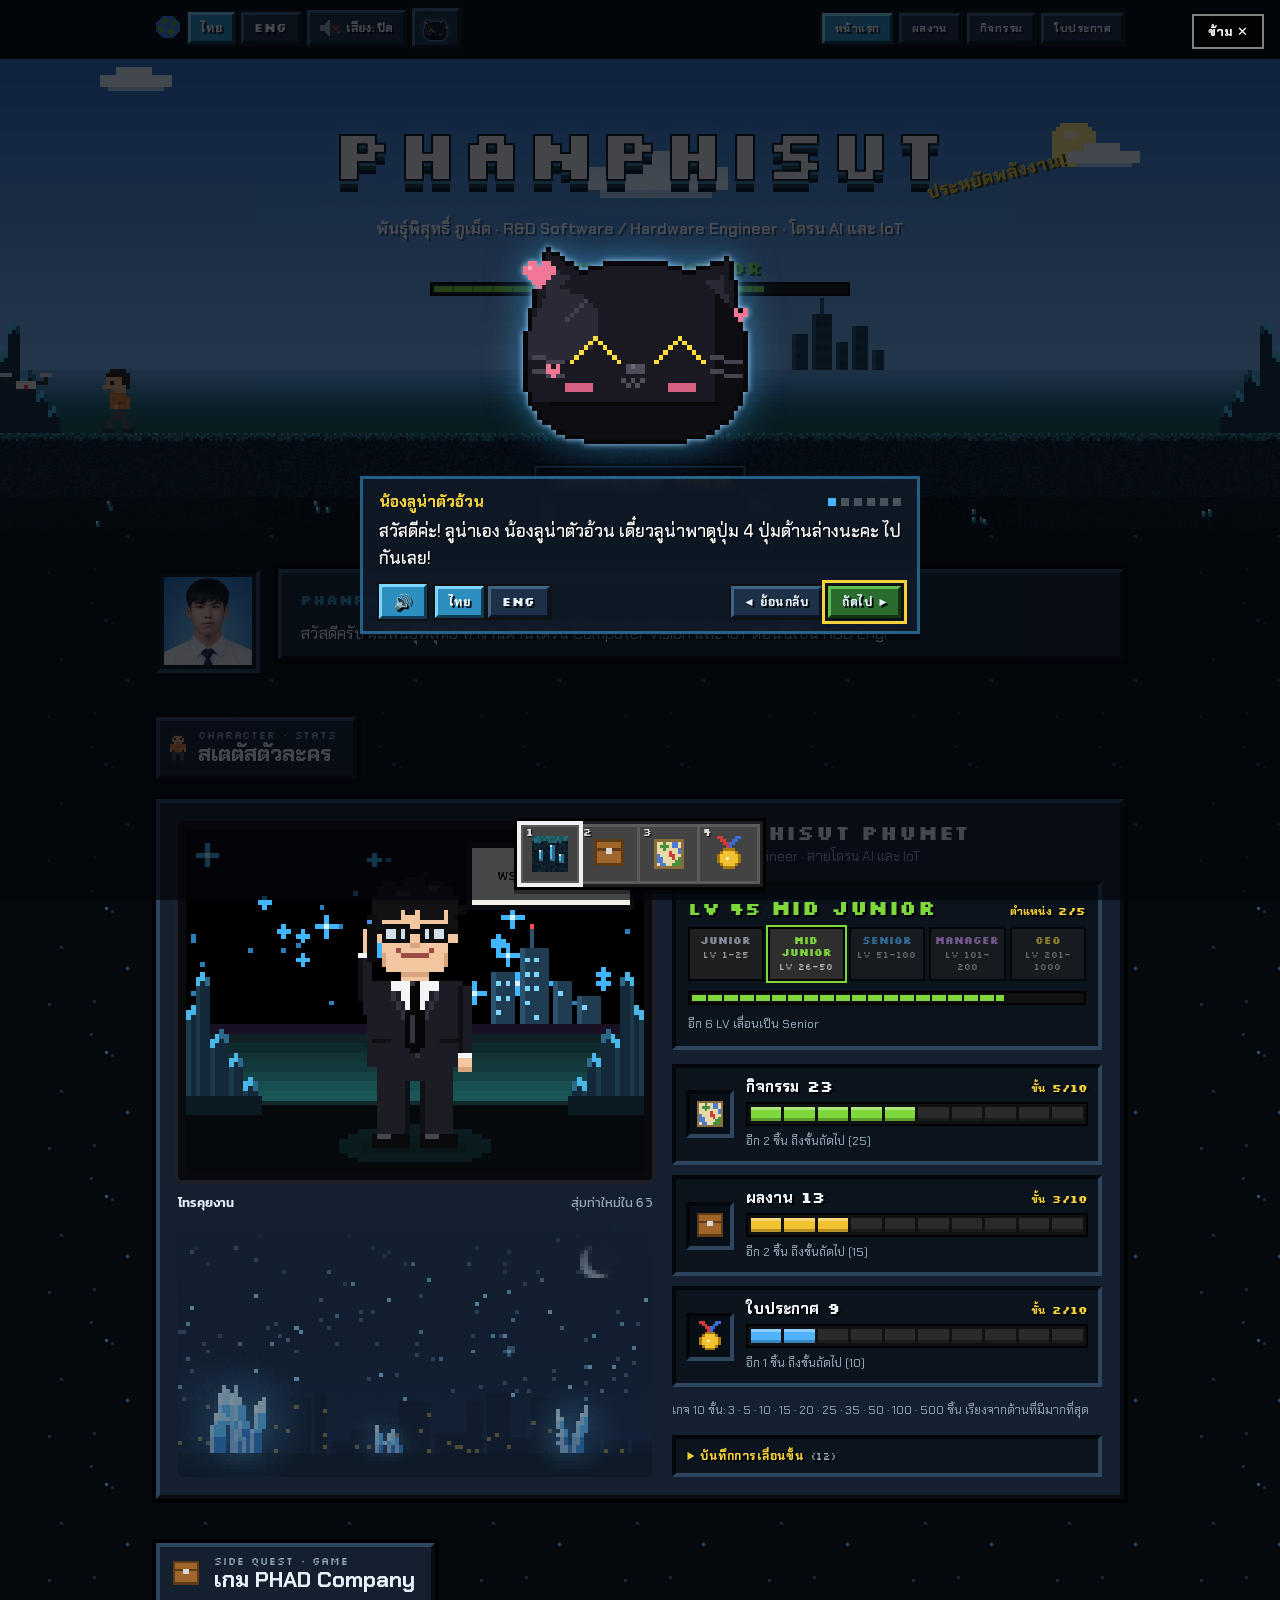
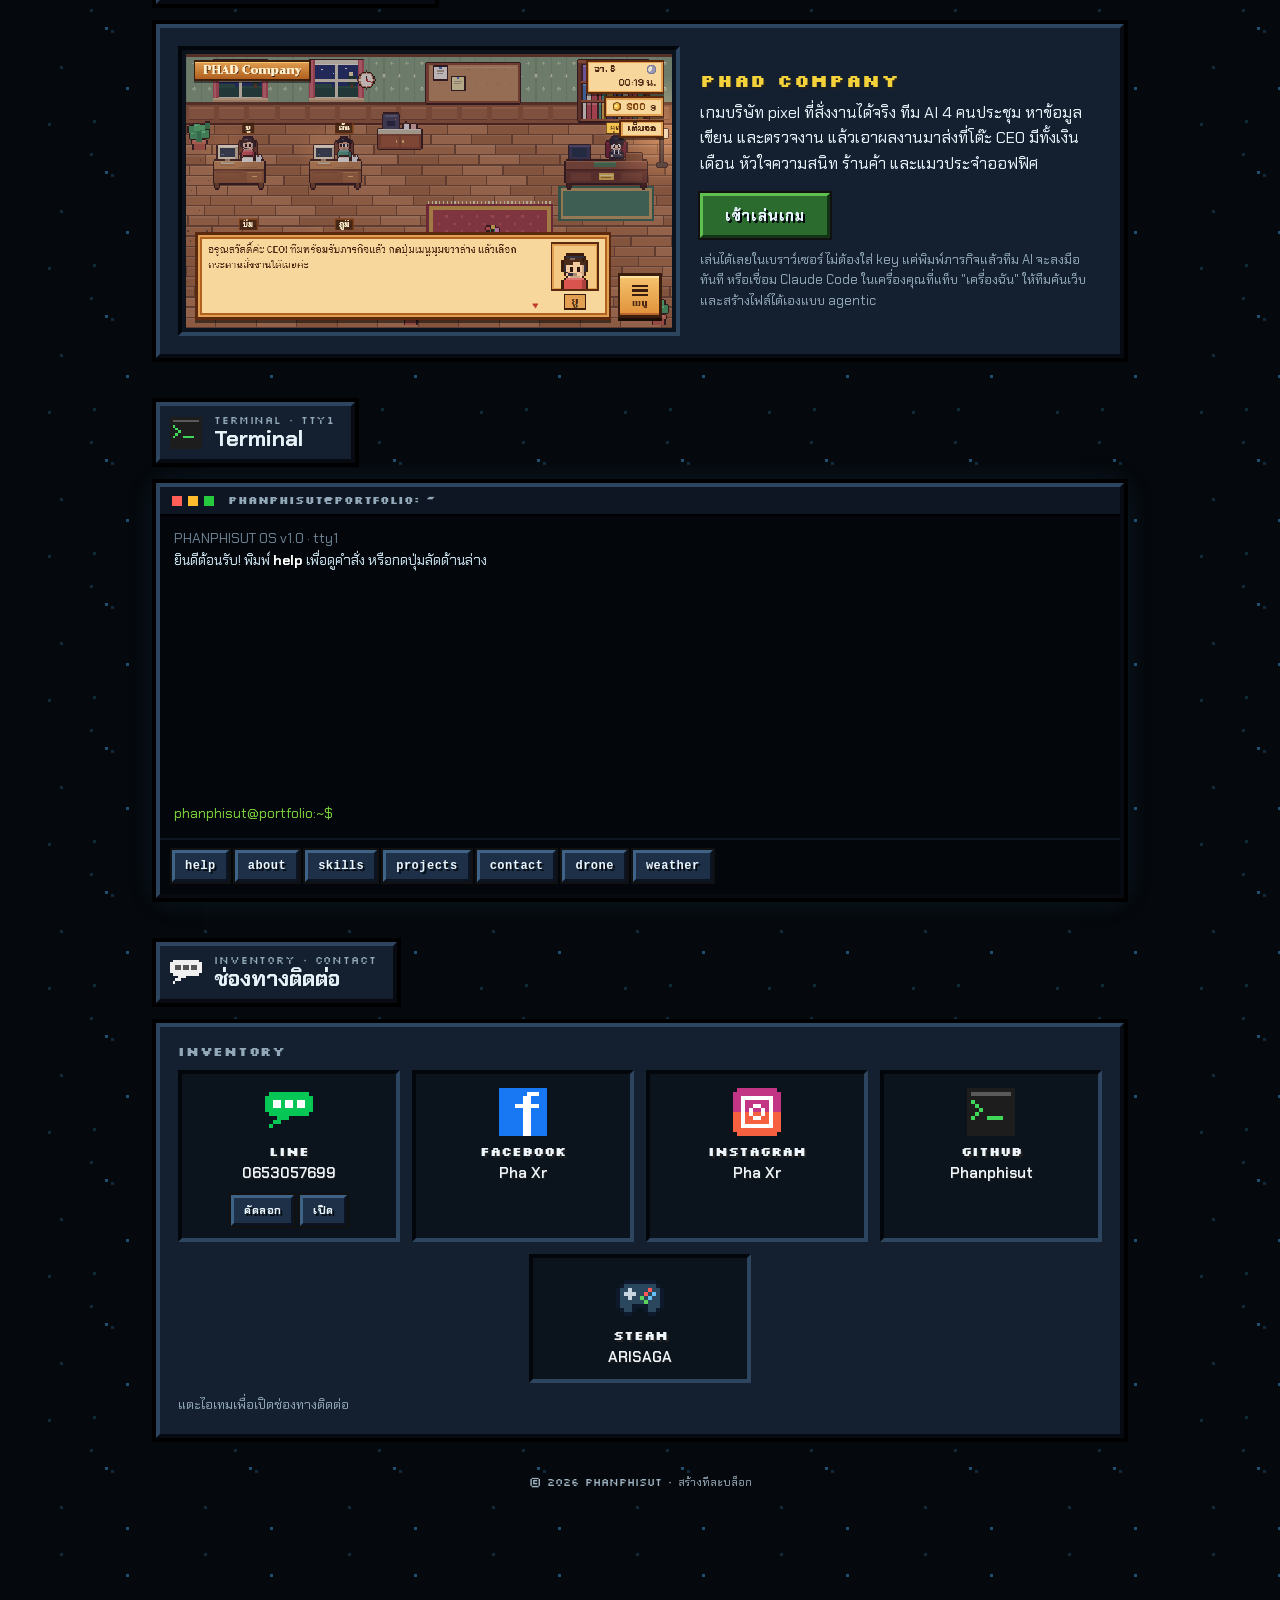
==== index.html @ af74a30a "Add cache-busting version to data.js and site.js script tags Co-Authored-By: Claude Opus 5.5 <norepl" ====
<!doctype html>
<html lang="th">
<head>
<meta charset="utf-8">
<meta name="viewport" content="width=device-width, initial-scale=1, viewport-fit=cover">
<title>Phanphisut Portfolio</title>
<meta name="description" content="Portfolio ของ พันธุ์พิสุทธิ์ ภูเม็ด (Phanphisut): ผลงานโดรน AI และ IoT กิจกรรม ใบประกาศ และช่องทางติดต่อ">
<link rel="icon" type="image/png" sizes="32x32" href="assets/favicon-32.png"><link rel="icon" type="image/png" sizes="192x192" href="assets/favicon-192.png"><link rel="apple-touch-icon" href="assets/apple-touch-icon.png"><meta name="theme-color" content="#05080c"><meta property="og:type" content="website"><meta property="og:site_name" content="Phanphisut Portfolio"><meta property="og:title" content="Phanphisut Phumet · Portfolio"><meta property="og:description" content="R&amp;D Software / Hardware Engineer · โดรน AI และ IoT · ผลงาน กิจกรรม ใบประกาศ และช่องทางติดต่อ"><meta property="og:url" content="https://phanphisut.github.io/"><meta property="og:image" content="https://phanphisut.github.io/og.png"><meta property="og:image:width" content="1200"><meta property="og:image:height" content="630"><meta name="twitter:card" content="summary_large_image"><meta name="twitter:image" content="https://phanphisut.github.io/og.png">
<link rel="preconnect" href="https://fonts.googleapis.com">
<link rel="preconnect" href="https://fonts.gstatic.com" crossorigin>
<link rel="stylesheet" href="https://fonts.googleapis.com/css2?family=Silkscreen:wght@400;700&family=Chakra+Petch:wght@400;500;600;700&family=Press+Start+2P&family=Kanit:wght@400;600&family=JetBrains+Mono:wght@400;700&display=swap">
<link rel="stylesheet" href="assets/site.css?v=202611231330">
</head>
<body data-page="home">
<header id="hero"></header>

<main id="main" tabindex="-1">
  <section aria-labelledby="npc-name">
    <div class="wrap">
      <div class="npc">
        <div class="portrait slot">
          <img id="face" src="images/profile.jpg" alt="Phanphisut Phumet" width="96" height="96">
        </div>
        <div class="dialog panel">
          <span class="name" id="npc-name">Phanphisut</span>
          <p data-i18n="bio"></p>
          <span class="more" aria-hidden="true">▼</span>
        </div>
      </div>
    </div>
  </section>

  <section id="character" aria-labelledby="stats-h">
    <div class="wrap">
      <div class="sec-label panel">
        <img class="pix" data-sprite="hero" alt="" style="width:16px;height:32px">
        <div><small>Character · Stats</small><h2 id="stats-h" data-i18n="stats.title"></h2></div>
      </div>
      <div class="charsheet panel">
        <div class="stats-col">
          <div class="char-name"><strong>PHANPHISUT PHUMET</strong><span data-i18n="stats.class"></span></div>
          <div class="rank slot" id="rank"></div>
          <div class="stats" id="stats"></div>
          <p class="stats-rule" data-i18n="stats.rule"></p>
          <details class="xp-log slot" id="xp-log" hidden>
            <summary><span data-i18n="log.title"></span> <small id="xp-log-n"></small></summary>
            <ol id="xp-log-list"></ol>
          </details>
        </div>
        <div class="char-col">
          <div class="char-screen"><canvas id="char-cv" width="768" height="576" aria-label="Pixel character"></canvas></div>
          <div class="char-row" aria-live="polite"><span id="char-now"></span><span id="char-cd"></span></div>
          <canvas class="char-deco" id="char-deco" aria-hidden="true"></canvas>
        </div>
      </div>
    </div>
  </section>

  <section id="phad" aria-labelledby="phad-h">
    <div class="wrap">
      <div class="sec-label panel">
        <img class="pix" data-sprite="chest" alt="">
        <div><small>Side quest · Game</small><h2 id="phad-h" data-i18n="phad.title"></h2></div>
      </div>
      <div class="phadcard panel">
        <a class="phad-shot slot" href="phad-company.html">
          <img src="images/phad-company.png" width="768" height="432" alt="ออฟฟิศพิกเซลในเกม PHAD Company" loading="lazy">
        </a>
        <div class="phad-info">
          <strong class="phad-name">PHAD COMPANY</strong>
          <p data-i18n="phad.desc"></p>
          <a class="btn btn-play" href="phad-company.html" data-i18n="phad.play"></a>
          <p class="phad-note" data-i18n="phad.note"></p>
        </div>
      </div>
    </div>
  </section>

  <section id="terminal" aria-labelledby="term-h">
    <div class="wrap">
      <div class="sec-label panel">
        <img class="pix" data-sprite="term" alt="">
        <div><small>Terminal · tty1</small><h2 id="term-h">Terminal</h2></div>
      </div>
      <div class="term" id="term">
        <div class="term-bar"><i></i><i></i><i></i><span>phanphisut@portfolio: ~</span></div>
        <div class="term-out" id="term-out" role="log" aria-live="polite"></div>
        <label class="term-line"><span class="pr">phanphisut@portfolio:~$</span><input id="term-in" type="text" autocomplete="off" autocapitalize="off" spellcheck="false" aria-label="Terminal command"></label>
        <div class="term-keys">
          <button class="btn" type="button" data-cmd="help">help</button>
          <button class="btn" type="button" data-cmd="about">about</button>
          <button class="btn" type="button" data-cmd="skills">skills</button>
          <button class="btn" type="button" data-cmd="projects">projects</button>
          <button class="btn" type="button" data-cmd="contact">contact</button>
          <button class="btn" type="button" data-cmd="drone">drone</button>
          <button class="btn" type="button" data-cmd="weather">weather</button>
        </div>
      </div>
    </div>
  </section>

  <section id="contact" aria-labelledby="contact-h">
    <div class="wrap">
      <div class="sec-label panel">
        <img class="pix" data-sprite="bubble" alt="">
        <div><small>Inventory · Contact</small><h2 id="contact-h" data-i18n="contact.title"></h2></div>
      </div>
      <div class="inventory panel">
        <p class="inv-title">Inventory</p>
        <ul class="inv-grid">
          <li><div class="inv slot">
            <img class="pix" data-sprite="line" alt="">
            <strong>LINE</strong><small id="line-val">0653057699</small>
            <span class="row">
              <button class="btn" type="button" id="copy-line" data-copy="0653057699" data-i18n="copy"></button>
              <a class="btn" href="https://line.me/ti/p/~0653057699" target="_blank" rel="noopener" data-i18n="open"></a>
            </span>
          </div></li>
          <li><a class="inv slot" href="https://www.facebook.com/pha.xr.2025" target="_blank" rel="noopener">
            <img class="pix" data-sprite="fb" alt=""><strong>Facebook</strong><small>Pha Xr</small>
          </a></li>
          <li><a class="inv slot" href="https://www.instagram.com/_phaxr/" target="_blank" rel="noopener">
            <img class="pix" data-sprite="ig" alt=""><strong>Instagram</strong><small>Pha Xr</small>
          </a></li>
          <li><a class="inv slot" href="https://github.com/Phanphisut?tab=repositories" target="_blank" rel="noopener">
            <img class="pix" data-sprite="term" alt=""><strong>GitHub</strong><small>Phanphisut</small>
          </a></li>
          <li><a class="inv slot" href="https://steamcommunity.com/profiles/76561199500323364/" target="_blank" rel="noopener">
            <img class="pix" data-sprite="pad" alt=""><strong>Steam</strong><small>ARISAGA</small>
          </a></li>
        </ul>
        <p class="inv-hint" data-i18n="contact.hint"></p>
      </div>
    </div>
  </section>
</main>

<script src="assets/data.js?v=202611231345"></script>
<script src="assets/site.js?v=202611231345"></script>
<script src="assets/fun.js"></script>
<script src="assets/fx.js"></script>
<script src="assets/catbot.js?v=202611081510"></script>
<script src="assets/luna-tour.js?v=202611081510"></script>
<script src="assets/term.js"></script>
<script src="assets/character.js"></script>
</body>
</html>
---- assets/site.css ----
/* Layout: a night world. Each page opens with a starry void + title + glowing horizon over a dark crystal ground, then a deep starfield layer holding beveled panels. Top bar: language switch (left) + page links (right). Fixed hotbar at the bottom switches pages. Deliberately single-theme (night). */
:root {
  --deep: #05080c;
  --panel: #142030;
  --panel-hi: #2e4560;
  --panel-lo: #070b11;
  --outline: #000000;
  --slot: #0b131d;
  --slot-lo: #03060a;
  --ink: #e6f1f8;
  --ink-soft: #93a9ba;
  --on-deep: #eef6fb;
  --on-deep-soft: #9fb3c2;
  --grass: #2d8fbf;
  --gold: #f6d23a;
  --xp: #7ed83c;
  --cyan: #3fb6ff;
  --bar: rgba(2, 5, 10, .86);
  --f-pixel: "Silkscreen", "Chakra Petch", ui-monospace, monospace;
  --f-body: "Chakra Petch", system-ui, -apple-system, "Segoe UI", sans-serif;
  --px: 4px;
  --ground: 96px;
  color-scheme: dark;
}
* { box-sizing: border-box; }
[hidden] { display: none !important; }
body {
  margin: 0;
  background: var(--deep);
  color: var(--ink);
  font: 400 16px/1.6 var(--f-body);
  padding-bottom: calc(96px + env(safe-area-inset-bottom, 0px));
}
body::before { content: ""; position: fixed; inset: 0 0 auto; height: env(safe-area-inset-top, 0px); z-index: 30; background: var(--bar); }
img, canvas { max-width: 100%; }
.pix { image-rendering: pixelated; image-rendering: crisp-edges; display: block; }
a { color: inherit; }
:focus-visible { outline: 3px solid var(--gold); outline-offset: 3px; }
.wrap {
  max-width: 1000px; margin: 0 auto;
  padding-left: max(16px, env(safe-area-inset-left, 0px));
  padding-right: max(16px, env(safe-area-inset-right, 0px));
}

/* ---------- beveled UI pieces ---------- */
.panel {
  background: var(--panel);
  border: var(--px) solid;
  border-color: var(--panel-hi) var(--panel-lo) var(--panel-lo) var(--panel-hi);
  box-shadow: 0 0 0 var(--px) var(--outline);
}
.slot {
  background: var(--slot);
  border: var(--px) solid;
  border-color: var(--slot-lo) var(--panel-hi) var(--panel-hi) var(--slot-lo);
}
.btn {
  display: inline-flex; align-items: center; justify-content: center; gap: 8px;
  font: 700 13px/1 var(--f-pixel); text-transform: uppercase; letter-spacing: .04em;
  color: #eaf6ff; text-shadow: 2px 2px 0 #050a10; text-decoration: none;
  background: #1d3047; padding: 10px 14px; cursor: pointer;
  border: 3px solid; border-color: #3f6386 #0b1420 #0b1420 #3f6386;
  box-shadow: 0 0 0 2px #111;
}
.btn:hover { background: #2a5478; color: #ffffa0; }
.btn:active { border-color: #0b1420 #3f6386 #3f6386 #0b1420; }
.btn[aria-pressed="true"], .btn[aria-current="page"] { background: var(--grass); color: #fff; border-color: #7fd6ff #0f3a55 #0f3a55 #7fd6ff; }

/* ---------- top bar ---------- */
.topbar {
  position: sticky; top: env(safe-area-inset-top, 0px); z-index: 25;
  background: var(--bar); backdrop-filter: blur(4px);
  border-bottom: 3px solid #000;
}
.topbar .wrap { display: flex; align-items: center; justify-content: space-between; gap: 12px; padding-block: 8px; }
.lang { display: flex; gap: 6px; align-items: center; }
.lang .btn { padding: 7px 10px; font-size: 12px; min-width: 44px; }
.lang-ico { width: 24px; height: 24px; margin-right: 2px; }
.pages-nav { display: flex; gap: 6px; flex-wrap: wrap; justify-content: flex-end; }
.pages-nav .btn { padding: 7px 10px; font-size: 11px; }
@media (max-width: 720px) { .pages-nav { display: none; } }

/* ---------- overworld header ---------- */
/* ---------- night header ---------- */
.overworld { position: relative; overflow: hidden; background: #000; }
.overworld canvas.sky { position: absolute; inset: 0; width: 100%; height: 100%; z-index: 0; }

.title-block { position: relative; z-index: 2; text-align: center; padding-block: 56px 12px; }
.title {
  margin: 0; font: 700 clamp(30px, 8vw, 72px)/1.05 var(--f-pixel); letter-spacing: .02em;
  color: #e8e8e8;
  text-shadow: 0 4px 0 #3a7aa6, 0 8px 0 #1d3a4a, 0 12px 0 #0a1620, 0 0 28px rgba(63,182,255,.35);
  -webkit-text-stroke: 2px #08121c;
  overflow-wrap: anywhere; text-wrap: balance;
}
.overworld.small .title-block { padding-block: 40px 4px; }
.overworld.small .title { font-size: clamp(28px, 6vw, 52px); }
.crumb { margin: 0 0 10px; font: 700 12px/1 var(--f-pixel); color: #fff; text-shadow: 2px 2px 0 rgba(0,0,0,.5); letter-spacing: .08em; text-transform: uppercase; }
.crumb a { text-decoration: none; color: var(--gold); }
.splash-wrap { position: relative; height: 0; }
.splash {
  position: absolute; right: 6%; top: -24px; white-space: nowrap;
  font: 700 clamp(13px, 2.2vw, 18px)/1 var(--f-body); color: var(--gold);
  text-shadow: 2px 2px 0 #3f3600; transform: rotate(-14deg);
  animation: pulse .5s ease-in-out infinite alternate;
}
@keyframes pulse { to { transform: rotate(-14deg) scale(1.08); } }
.subtitle { margin: 26px auto 0; max-width: 60ch; font: 600 16px/1.45 var(--f-body); color: #fff; text-shadow: 2px 2px 0 rgba(0,0,0,.45); text-wrap: balance; }
.overworld.small .subtitle { margin-top: 18px; }
.xp { max-width: 420px; margin: 18px auto 0; }
.xp-level { font: 700 18px/1 var(--f-pixel); color: var(--xp); text-shadow: 2px 2px 0 #1d3a07; margin-bottom: 6px; }
.xp-bar { height: 14px; background: #1b1b1b; border: 2px solid #000; padding: 2px; }
.xp-fill { height: 100%; width: 0; background: repeating-linear-gradient(90deg, var(--xp) 0 18px, #5fb425 18px 20px); transition: width 1.2s steps(12); }
.xp-note { margin-top: 6px; font: 400 11px/1.4 var(--f-pixel); color: #fff; text-shadow: 1px 1px 0 #000; }

.land { position: relative; z-index: 1; margin-top: 32px; height: 168px; }
.overworld.small .land { margin-top: 12px; height: 140px; }
.land canvas.terrain { position: absolute; left: 0; right: 0; bottom: 0; width: 100%; height: var(--ground); }
.hero-char { position: absolute; bottom: var(--ground); left: 8%; width: 32px; animation: walk 26s linear infinite alternate, bob .5s steps(2) infinite; }
.drone { position: absolute; bottom: calc(var(--ground) + 40px); left: 0; width: 52px; animation: fly 16s steps(64) infinite alternate; }
.overworld.small .drone { bottom: calc(var(--ground) + 16px); }
.tree { position: absolute; bottom: var(--ground); left: 10%; width: 64px; }
.tree2 { left: auto; right: 12%; width: 48px; }
@keyframes bob { 50% { translate: 0 -4px; } }
@keyframes walk { from { left: 8%; } to { left: calc(92% - 32px); } }
.hero-char.flip { transform: scaleX(-1); }
/* live Bangkok time + weather, centred in the dirt row under the grass (all pages) */
.ground-info {
  position: absolute; z-index: 2; left: 50%; bottom: calc(var(--ground) / 2); transform: translate(-50%, 50%);
  max-width: calc(100% - 32px); width: max-content; text-align: center; pointer-events: none;
  padding: 5px 12px; background: rgba(2, 8, 14, .72); border: 2px solid #2d6a8a; box-shadow: 0 0 0 2px #000;
  font: 600 13px/1.35 var(--f-body); color: #fff; letter-spacing: .02em; font-variant-numeric: tabular-nums;
  text-shadow: 1px 1px 0 #000;
}
.ground-info b { color: var(--gold); font-weight: 700; }
@media (max-width: 600px) {
  .ground-info { font-size: 14px; line-height: 1.3; padding: 4px 10px; }
  .ground-info .gi-row { display: block; white-space: nowrap; }
  .ground-info .gi-sep { display: none; }
}
@keyframes fly { from { transform: translateX(8vw); } to { transform: translateX(80vw); } }

/* ---------- underground ---------- */
main { background-color: var(--deep); background-size: 64px 64px; padding-block: 8px 24px; min-height: 50vh; }
section { padding-block: 32px 12px; scroll-margin-top: 64px; }
.sec-label { display: inline-flex; align-items: center; gap: 12px; margin: 0 0 20px; padding: 8px 16px 8px 10px; }
.sec-note { margin: -8px 0 16px; font-size: 14px; color: var(--on-deep-soft); text-shadow: 1px 1px 0 #000; }
.sec-label img { width: 32px; height: 32px; }
.sec-label h2 { margin: 0; font: 700 22px/1.1 var(--f-body); }
.sec-label small { display: block; font: 400 11px/1.2 var(--f-pixel); color: var(--ink-soft); letter-spacing: .08em; text-transform: uppercase; }
.sub-h { margin: 36px 0 14px; font: 700 13px/1 var(--f-pixel); color: var(--on-deep); text-transform: uppercase; letter-spacing: .08em; text-shadow: 2px 2px 0 #000; }

.npc { display: flex; gap: 18px; align-items: flex-start; }
.portrait { flex: none; width: 104px; height: 104px; padding: 4px; }
.portrait img { width: 100%; height: 100%; object-fit: cover; image-rendering: pixelated; }
.dialog { flex: 1; min-width: 0; padding: 14px 18px 10px; position: relative; }
.dialog .name { font: 700 14px/1 var(--f-pixel); color: var(--grass); text-transform: uppercase; letter-spacing: .06em; }
.dialog p { margin: 8px 0 0; max-width: 62ch; }
.dialog .more { position: absolute; right: 14px; bottom: 6px; font: 700 14px/1 var(--f-pixel); color: var(--ink-soft); animation: blink 1s steps(1) infinite; }
@keyframes blink { 50% { opacity: 0; } }
.signs { display: grid; grid-template-columns: repeat(auto-fit, minmax(min(100%, 260px), 1fr)); gap: 18px; }
.sign { display: flex; align-items: center; gap: 12px; padding: 12px 14px; text-decoration: none; }
.sign:hover { filter: brightness(1.08); }
.sign .slot { padding: 4px; flex: none; }
.sign .slot img { width: 40px; height: 40px; }
.sign strong { display: block; font: 700 16px/1.25 var(--f-body); }
.sign small { display: block; font-size: 13px; color: var(--ink-soft); line-height: 1.4; }
.sign .count { display: block; font: 700 11px/1.4 var(--f-pixel); color: var(--grass); margin-top: 2px; }
.sign .arrow { margin-left: auto; font: 700 14px/1 var(--f-pixel); color: var(--ink-soft); }

/* repos */
.sync { font: 400 12px/1.4 var(--f-pixel); color: var(--on-deep-soft); margin: -8px 0 16px; }
.sync i { display: inline-block; width: 8px; height: 8px; background: #777; margin-right: 6px; vertical-align: 0; }
.sync i.on { background: var(--xp); }
.repos { display: grid; grid-template-columns: repeat(auto-fill, minmax(min(100%, 290px), 1fr)); gap: 20px; }
.repo { display: grid; grid-template-columns: 56px 1fr; gap: 14px; padding: 14px; text-decoration: none; min-width: 0; transition: transform .1s steps(2); }
.repo:hover { transform: translateY(-3px); }
.repo .slot { padding: 4px; width: 56px; height: 56px; }
.repo .slot img { width: 40px; height: 40px; }
.repo-body { min-width: 0; display: flex; flex-direction: column; gap: 4px; }
.repo-name { font: 700 16px/1.3 var(--f-body); overflow-wrap: anywhere; }
.repo-desc { margin: 0; font-size: 14px; color: var(--ink-soft); }
.repo-foot { display: flex; flex-wrap: wrap; gap: 4px 12px; margin-top: 6px; font: 400 11px/1.4 var(--f-pixel); color: var(--ink-soft); font-variant-numeric: tabular-nums; }
.repo-foot .lang-name { color: var(--ink); }

/* image buttons */
.shot { display: block; padding: 0; margin: 10px 10px 0; cursor: zoom-in; position: relative; aspect-ratio: 16 / 10; max-width: 100%; overflow: hidden; }
.shot img { width: 100%; height: 100%; object-fit: cover; display: block; transition: transform .25s steps(4); }
.shot:hover img { transform: scale(1.05); }
.shot .zoom { position: absolute; right: 6px; bottom: 6px; font: 700 10px/1 var(--f-pixel); color: #fff; background: rgba(0,0,0,.65); padding: 5px 6px; }

/* featured projects */
.showcase { display: grid; grid-template-columns: repeat(auto-fill, minmax(min(100%, 300px), 1fr)); gap: 22px; }
.show { display: flex; flex-direction: column; min-width: 0; }
.show-body { padding: 12px 14px 14px; display: flex; flex-direction: column; gap: 8px; flex: 1; }
.show h3 { margin: 0; font: 700 17px/1.3 var(--f-body); }
.show p { margin: 0; font-size: 14px; color: var(--ink-soft); flex: 1; }
.chips { display: flex; flex-wrap: wrap; gap: 6px; }
.chip { font: 700 10px/1 var(--f-pixel); text-transform: uppercase; letter-spacing: .04em; padding: 5px 7px; background: var(--slot); color: var(--on-deep); border: 2px solid var(--slot-lo); }
.show .actions { display: flex; gap: 8px; flex-wrap: wrap; margin-top: 4px; }
.show .btn { font-size: 11px; padding: 8px 10px; }

/* activities timeline */
.filters { display: flex; flex-wrap: wrap; gap: 8px; margin-bottom: 22px; }
.timeline { position: relative; padding-left: 34px; }
.timeline::before {
  content: ""; position: absolute; left: 10px; top: 4px; bottom: 4px; width: 8px;
  background: repeating-linear-gradient(#8a6d3b 0 6px, #5e4a26 6px 8px);
  box-shadow: 0 0 0 2px #000;
}
.month { position: relative; margin: 26px 0 12px; font: 700 13px/1 var(--f-pixel); color: var(--gold); text-transform: uppercase; letter-spacing: .06em; text-shadow: 2px 2px 0 #000; }
.month:first-child { margin-top: 0; }
.month::before { content: ""; position: absolute; left: -30px; top: -2px; width: 16px; height: 16px; background: var(--gold); box-shadow: 0 0 0 3px #000, inset -4px -4px 0 #b8860b; }
.act { display: grid; grid-template-columns: 180px 1fr; margin-bottom: 14px; min-width: 0; }
.act .shot { margin: 8px; aspect-ratio: 4 / 3; }
.act-body { padding: 12px 14px 12px 6px; min-width: 0; display: flex; flex-direction: column; gap: 6px; }
.act-top { display: flex; flex-wrap: wrap; gap: 6px; align-items: center; }
.when { font: 700 11px/1 var(--f-pixel); color: var(--ink); background: var(--panel-hi); padding: 5px 7px; border: 2px solid var(--panel-lo); font-variant-numeric: tabular-nums; }
.type { font: 700 10px/1 var(--f-pixel); padding: 5px 7px; color: #fff; text-transform: uppercase; border: 2px solid #000; }
.type.work { background: #3b6bd3; }
.type.train { background: #3c8527; }
.type.teach { background: #c26a12; }
.type.event { background: #8e44ad; }
.act h3 { margin: 0; font: 700 16px/1.3 var(--f-body); overflow-wrap: anywhere; }
.act p { margin: 0; font-size: 14px; color: var(--ink-soft); }
.act .actions { display: flex; gap: 8px; flex-wrap: wrap; margin-top: 4px; }
.pages { display: grid; grid-template-columns: repeat(auto-fill, minmax(min(100%, 92px), 1fr)); gap: 10px; }
.pages .shot { margin: 0; aspect-ratio: 1131 / 1600; }
.pages .shot img { object-position: top; }

/* certificates */
.certs { display: grid; grid-template-columns: repeat(auto-fill, minmax(min(100%, 280px), 1fr)); gap: 22px; }
.cert { display: flex; flex-direction: column; min-width: 0; }
.cert .shot { aspect-ratio: 4 / 3; background: #fff; }
.cert .shot img { object-fit: contain; }
.cert-body { padding: 10px 14px 14px; display: flex; flex-direction: column; gap: 4px; }
.cert .kicker { font: 700 10px/1.3 var(--f-pixel); color: #b8860b; text-transform: uppercase; letter-spacing: .06em; }
.cert h3 { margin: 2px 0 0; font: 700 15px/1.35 var(--f-body); }
.cert p { margin: 0; font-size: 13px; color: var(--ink-soft); }

/* contact inventory */
.inventory { padding: 18px; }
.inv-title { margin: 0 0 12px; font: 700 13px/1 var(--f-pixel); color: var(--ink-soft); text-transform: uppercase; letter-spacing: .06em; }
.inv-grid { list-style: none; margin: 0; padding: 0; display: grid; grid-template-columns: repeat(auto-fill, minmax(min(100%, 200px), 1fr)); gap: 12px; }
@media (min-width: 900px) {
  .inv-grid { display: flex; flex-wrap: wrap; justify-content: center; }
  .inv-grid > li { flex: 0 0 calc((100% - 36px) / 4); }
}
.inv { display: flex; flex-direction: column; align-items: center; text-align: center; gap: 4px; padding: 14px 8px 12px; text-decoration: none; height: 100%; }
a.inv:hover { background: #1d3f5e; }
.inv img { width: 48px; height: 48px; margin-bottom: 4px; }
.inv strong { font: 700 13px/1.2 var(--f-pixel); text-transform: uppercase; color: var(--on-deep); text-shadow: 2px 2px 0 #222; }
.inv small { font: 600 15px/1.3 var(--f-body); color: var(--on-deep); text-shadow: 1px 1px 0 #222; user-select: all; overflow-wrap: anywhere; font-variant-numeric: tabular-nums; }
.inv .row { display: flex; gap: 6px; flex-wrap: wrap; justify-content: center; margin-top: 8px; }
.inv .btn { padding: 7px 10px; font-size: 11px; }
.inv-hint { margin: 12px 0 0; font-size: 13px; color: var(--ink-soft); }

footer { text-align: center; padding-block: 24px 16px; font: 400 11px/1.6 var(--f-pixel); color: var(--on-deep-soft); }

/* lightbox */
dialog.lb { border: 0; padding: 0; background: transparent; max-width: min(96vw, 1100px); max-height: 94vh; color: var(--ink); }
dialog.lb::backdrop { background: rgba(0,0,0,.82); }
.lb-inner { display: flex; flex-direction: column; max-height: 94vh; background: var(--panel); }
.lb-img { flex: 1; min-height: 0; display: grid; place-items: center; background: #111; padding: 6px; }
.lb-img img { max-width: 100%; max-height: calc(94vh - 120px); object-fit: contain; display: block; }
.lb-bar { display: flex; align-items: center; gap: 10px; padding: 10px 12px; flex-wrap: wrap; }
.lb-cap { flex: 1; min-width: 160px; font: 600 14px/1.4 var(--f-body); }
.lb-bar .btn { font-size: 12px; padding: 8px 10px; }

/* hotbar */
.hotbar {
  position: fixed; left: 50%; transform: translateX(-50%); z-index: 20;
  bottom: calc(10px + env(safe-area-inset-bottom, 0px));
  display: flex; padding: 3px; background: #1c1c1c; border: 3px solid #000;
  box-shadow: 0 4px 0 rgba(0,0,0,.4);
}
.hotbar a {
  width: 60px; height: 60px; display: grid; place-items: center; position: relative;
  background: rgba(140,140,140,.35); border: 3px solid #5b5b5b; text-decoration: none;
}
.hotbar a + a { border-left-width: 0; }
.hotbar a img { width: 36px; height: 36px; }
.hotbar a.sel { outline: 4px solid #f0f0f0; outline-offset: -1px; z-index: 1; }
.hotbar a .key { position: absolute; left: 3px; top: 1px; font: 700 10px/1 var(--f-pixel); color: #ddd; text-shadow: 1px 1px 0 #000; }
.hotbar-label {
  position: fixed; left: 50%; transform: translateX(-50%); z-index: 20;
  bottom: calc(84px + env(safe-area-inset-bottom, 0px));
  font: 600 14px/1 var(--f-body); color: #fff; text-shadow: 2px 2px 0 #000; white-space: nowrap; pointer-events: none;
  transition: opacity .4s;
}

@media (max-width: 600px) {
  .npc { flex-direction: column; align-items: center; }
  .dialog { width: 100%; }
  .splash { right: 2%; top: -14px; }
  .hotbar a { width: 54px; height: 54px; }
  .act { grid-template-columns: 1fr; }
  .act-body { padding: 4px 14px 14px; }
  .timeline { padding-left: 26px; }
  .timeline::before { left: 6px; width: 6px; }
  .month::before { left: -25px; width: 12px; height: 12px; }
}
@media (prefers-reduced-motion: reduce) {
  .cloud, .splash, .hero-char, .drone, .dialog .more { animation: none; }
  .hero-char { left: calc(50% - 60px); }
  .drone { transform: translateX(60vw); }
}

/* ---------- character stats sheet ---------- */
.charsheet { display: grid; grid-template-columns: minmax(0, 1.1fr) minmax(0, 1fr); gap: 20px; padding: 18px; align-items: start; }
.stats-col { display: flex; flex-direction: column; gap: 14px; min-width: 0; }
.char-name { display: flex; flex-direction: column; gap: 2px; }
.char-name strong { font: 700 20px/1.1 var(--f-pixel); letter-spacing: .04em; }
.char-name span { font-size: 14px; color: var(--ink-soft); }
.stats { display: flex; flex-direction: column; gap: 10px; }
.stat-row { display: grid; grid-template-columns: 48px 1fr; gap: 12px; align-items: center; padding: 10px; text-decoration: none; background: var(--slot); border: var(--px) solid; border-color: var(--slot-lo) var(--panel-hi) var(--panel-hi) var(--slot-lo); }
.stat-row:hover { filter: brightness(1.1); }
.stat-row .slot { width: 48px; height: 48px; padding: 4px; display: grid; place-items: center; background: rgba(0,0,0,.25); }
.stat-row .slot img { width: 32px; height: 32px; }
.stat-main { min-width: 0; display: flex; flex-direction: column; gap: 6px; }
.stat-top { display: flex; align-items: baseline; gap: 8px; flex-wrap: wrap; color: var(--on-deep); text-shadow: 2px 2px 0 #000; }
.stat-top strong { font: 700 15px/1.2 var(--f-body); }
.stat-n { font: 700 15px/1 var(--f-pixel); font-variant-numeric: tabular-nums; }
.stat-lv { margin-left: auto; font: 700 11px/1 var(--f-pixel); color: var(--gold); }
.gauge { display: grid; grid-template-columns: repeat(10, 1fr); gap: 3px; padding: 3px; background: #111; border: 2px solid #000; }
.gauge i { height: 14px; background: #2a2a2a; box-shadow: inset 0 -3px 0 rgba(0,0,0,.35); }
.stat-row.projects .gauge i.on { background: #f2c230; }
.stat-row.activities .gauge i.on { background: #7ed83c; }
.stat-row.certificates .gauge i.on { background: #4fb3ff; }
.gauge i.on { box-shadow: inset 0 3px 0 rgba(255,255,255,.35), inset 0 -3px 0 rgba(0,0,0,.25); }
.stat-hint { font-size: 12px; color: var(--on-deep-soft); }
.stats-rule { margin: 0; font-size: 12px; color: var(--ink-soft); }
.char-col { display: flex; flex-direction: column; gap: 10px; min-width: 0; order: -1; }
.char-screen { background: #0a0b0f; padding: 8px; border-radius: 4px; box-shadow: 0 0 0 4px #1d2029; }
.char-row { display: flex; flex-wrap: wrap; gap: 12px; align-items: center; justify-content: space-between; margin-top: 4px; font: 400 13px/1.4 "Kanit", var(--f-body); color: var(--ink-soft); }
.char-row #char-now { color: var(--ink); font-weight: 600; }
.char-screen canvas { display: block; width: 100%; aspect-ratio: 4 / 3; image-rendering: pixelated; background: #000; }
@media (max-width: 760px) { .charsheet { grid-template-columns: 1fr; } .char-col { order: -1; } }

/* level-up log */
.xp-log { padding: 0; color: var(--on-deep); }
.xp-log summary { cursor: pointer; padding: 10px 12px; font: 700 12px/1.2 var(--f-pixel); text-transform: uppercase; letter-spacing: .04em; color: var(--gold); text-shadow: 2px 2px 0 #000; }
.xp-log summary small { color: var(--on-deep-soft); font-weight: 400; }
.xp-log ol { list-style: none; margin: 0; padding: 0 12px 12px; display: flex; flex-direction: column; gap: 6px; max-height: 320px; overflow-y: auto; }
.xp-log li { --c: #9fb3c2; display: grid; grid-template-columns: 96px minmax(0, 1fr); gap: 10px; align-items: center; padding: 8px 10px; background: rgba(0,0,0,.28); border-left: 4px solid var(--c); }
.xp-log li.projects { --c: #f2c230; } .xp-log li.activities { --c: #7ed83c; } .xp-log li.certificates { --c: #4fb3ff; }
.xp-log time { display: flex; flex-direction: column; gap: 2px; font: 400 11px/1.2 var(--f-pixel); color: var(--on-deep-soft); font-variant-numeric: tabular-nums; }
.xp-log time b { color: var(--on-deep); font-weight: 700; }
.xp-log .xl-body { display: flex; flex-direction: column; gap: 2px; min-width: 0; }
.xp-log .xl-body strong { font: 700 14px/1.3 var(--f-body); color: var(--c); text-shadow: 1px 1px 0 #000; }
.xp-log li.rank .xl-body strong::before { content: "▲ "; }
.xp-log .xl-body small { font-size: 12px; color: var(--on-deep-soft); }
@media (max-width: 420px) { .xp-log li { grid-template-columns: 1fr; gap: 4px; } .xp-log time { flex-direction: row; gap: 8px; } }

/* career rank */
.rank { --rank: #7ed83c; padding: 12px; display: flex; flex-direction: column; gap: 10px; color: var(--on-deep); }
.rank-top { display: flex; align-items: baseline; gap: 10px; flex-wrap: wrap; text-shadow: 2px 2px 0 #000; }
.rank-lv { font: 700 18px/1 var(--f-pixel); color: var(--xp); }
.rank-name { font: 700 20px/1 var(--f-pixel); color: var(--rank); letter-spacing: .03em; }
.rank-step { margin-left: auto; font: 700 11px/1 var(--f-pixel); color: var(--gold); }
.rank-ladder { list-style: none; margin: 0; padding: 0; display: grid; grid-template-columns: repeat(5, minmax(0, 1fr)); gap: 4px; }
.rank-ladder li { padding: 6px 4px; text-align: center; background: #222; border: 2px solid #000; opacity: .55; min-width: 0; }
.rank-ladder li b { display: block; font: 700 10px/1.2 var(--f-pixel); color: var(--c); overflow-wrap: anywhere; }
.rank-ladder li small { display: block; font: 400 9px/1.3 var(--f-pixel); color: #bbb; margin-top: 2px; font-variant-numeric: tabular-nums; }
.rank-ladder li.done { opacity: .85; }
.rank-ladder li.cur { opacity: 1; background: #2e2e2e; box-shadow: 0 0 0 2px var(--c); animation: rank-blink 1s steps(1) infinite; }
/* current rank frame blinks: bright frame + glow, then dim, like a game selection cursor */
@keyframes rank-blink {
  0%   { box-shadow: 0 0 0 2px var(--c), 0 0 10px 2px var(--c); }
  50%  { box-shadow: 0 0 0 2px #000; }
}
@media (prefers-reduced-motion: reduce) { .rank-ladder li.cur { animation: none; } }
.rank-bar { height: 14px; background: #111; border: 2px solid #000; padding: 2px; }
.rank-bar i { display: block; height: 100%; background: repeating-linear-gradient(90deg, var(--rank) 0 14px, rgba(0,0,0,.25) 14px 16px); }
.rank-hint { font-size: 12px; color: var(--on-deep-soft); }
.cert .cert-note { font: 700 13px/1.4 var(--f-body); color: var(--cyan); }

/* sound toggle */
.lang .snd { gap: 6px; padding: 5px 10px; font-family: var(--f-body); text-transform: none; letter-spacing: 0; }
.lang .snd img { width: 20px; height: 20px; }
.lang .snd[aria-pressed="true"] { background: #1d3047; border-color: #3f6386 #0b1420 #0b1420 #3f6386; color: var(--cyan); }
@media (max-width: 420px) { .lang .snd span { display: none; } .lang-ico { display: none; } }

/* shooting stars */
.meteor {
  position: absolute; z-index: 1; width: 96px; height: 4px; pointer-events: none;
  background: linear-gradient(90deg, #e6f8ff, #3fb6ff 30%, rgba(63,182,255,0));
  transform-origin: left center; transform: rotate(-28deg);
  animation: meteor 1s linear forwards;
}
@keyframes meteor {
  0% { opacity: 0; translate: 0 0; }
  10% { opacity: 1; }
  100% { opacity: 0; translate: -320px 170px; }
}

/* ---------- playful extras ---------- */
.hero-char, .drone { z-index: 3; }
.quip {
  position: absolute; z-index: 4; bottom: calc(var(--ground) + 76px); max-width: 240px; padding: 8px 12px;
  font: 600 14px/1.35 var(--f-body); color: #fff; background: #000; border: 3px solid #fff;
  box-shadow: 0 0 0 3px #000; white-space: normal; pointer-events: none;
}
.overworld.small .quip { bottom: calc(var(--ground) + 72px); }
.quip::after { content: ""; position: absolute; left: calc(50% - 6px); bottom: -12px; border: 6px solid transparent; border-top-color: #fff; }
.gift { position: absolute; z-index: 3; width: 40px; height: 36px; }
.gift-pop {
  position: absolute; z-index: 5; bottom: calc(var(--ground) + 52px); display: flex; flex-direction: column; gap: 6px;
  padding: 10px 12px; text-decoration: none; max-width: 280px; animation: pop .25s steps(3);
}
.gift-pop .gp-kick { font: 700 10px/1.2 var(--f-pixel); color: var(--gold); text-transform: uppercase; letter-spacing: .06em; }
.gift-pop .gp-row { display: flex; gap: 10px; align-items: center; }
.gift-pop img { width: 32px; height: 32px; flex: none; }
.gift-pop strong { display: block; font: 700 14px/1.25 var(--f-body); }
.gift-pop small { display: block; font-size: 12px; color: var(--ink-soft); line-height: 1.35; }
@keyframes pop { from { transform: scale(.4); opacity: 0; } to { transform: scale(1); opacity: 1; } }

.party { position: fixed; inset: 0; z-index: 60; pointer-events: none; overflow: hidden; }
.party .rain { position: absolute; top: 0; width: 8px; height: 12px; background: #49b7e8; box-shadow: inset 2px 2px 0 #d8f3ff, inset -2px -2px 0 #2d6a8a; }
.toast {
  position: fixed; z-index: 61; left: 50%; top: calc(70px + env(safe-area-inset-top, 0px)); transform: translateX(-50%);
  padding: 12px 18px; display: flex; flex-direction: column; gap: 4px; text-align: center; animation: pop .3s steps(3);
  transition: opacity .6s;
}
.toast strong { font: 700 16px/1.2 var(--f-pixel); color: var(--gold); }
.toast small { font-size: 13px; color: var(--ink-soft); }
.toast.out { opacity: 0; }

/* item-info window */
dialog.item { padding: 0; border: 0; width: min(94vw, 640px); max-height: 90vh; color: var(--ink); background: var(--panel); }
dialog.item::backdrop { background: rgba(0, 0, 0, .75); }
.item-inner { display: flex; flex-direction: column; max-height: calc(90vh - 8px); }
.item-head { display: flex; align-items: center; gap: 12px; padding: 14px 16px; border-bottom: 3px solid var(--panel-lo); }
.item-ico { width: 52px; height: 52px; padding: 4px; display: grid; place-items: center; flex: none; }
.item-ico img { width: 36px; height: 36px; }
.item-head small { display: block; font: 700 10px/1.3 var(--f-pixel); color: var(--gold); text-transform: uppercase; letter-spacing: .06em; }
.item-head h2 { margin: 2px 0 0; font: 700 20px/1.25 var(--f-body); }
.item-x { margin-left: auto; padding: 8px 11px; }
.item-body { padding: 14px 16px 18px; overflow-y: auto; display: flex; flex-direction: column; gap: 10px; }
.item-body h3 { margin: 6px 0 0; font: 700 11px/1 var(--f-pixel); color: var(--ink-soft); text-transform: uppercase; letter-spacing: .08em; }
.item-desc { margin: 0; font-size: 15px; }
.item-desc.muted { color: var(--ink-soft); font-size: 14px; }
.item-imgs { display: grid; grid-template-columns: repeat(auto-fill, minmax(min(100%, 180px), 1fr)); gap: 10px; }
.item-imgs .shot { margin: 0; aspect-ratio: 4 / 3; }
.item-actions { display: flex; gap: 8px; }
.sk-links { display: flex; flex-wrap: wrap; gap: 8px; }
.sk-link { font-family: var(--f-body); text-transform: none; letter-spacing: 0; font-size: 13px; padding: 7px 10px; }
.stars { color: var(--gold); letter-spacing: 1px; font-size: 13px; }
.stars i { font-style: normal; color: #2a3a4a; }
.sk-projects { display: grid; grid-template-columns: repeat(auto-fill, minmax(min(100%, 160px), 1fr)); gap: 10px; }
.sk-proj { display: flex; flex-direction: column; gap: 6px; padding: 6px; cursor: pointer; color: var(--on-deep); text-align: left; font: 600 13px/1.3 var(--f-body); }
.sk-proj img { width: 100%; aspect-ratio: 16 / 10; object-fit: cover; display: block; }
.sk-proj:hover { filter: brightness(1.15); }

/* skill inventory */
.skills { display: grid; grid-template-columns: repeat(auto-fill, minmax(min(100%, 138px), 1fr)); gap: 10px; padding: 14px; }
.skill { display: flex; flex-direction: column; align-items: center; gap: 6px; padding: 12px 6px 10px; cursor: pointer; color: var(--on-deep); text-align: center; font: inherit; }
.skill:hover, .skill:focus-visible { background: #1d3f5e; }
.sk-ico { position: relative; display: block; }
.sk-ico img { width: 100%; height: 100%; display: block; }
.sk-ico b { position: absolute; inset: 0; display: grid; place-items: center; font: 700 11px/1 var(--f-pixel); color: #fff; text-shadow: 1px 1px 0 #000, -1px -1px 0 #000, 1px -1px 0 #000, -1px 1px 0 #000; }
.sk-name { font: 700 13px/1.25 var(--f-body); }
.skills-hint { margin: 0 14px 14px; font-size: 13px; color: var(--ink-soft); }
.dialog .more[hidden] { display: none; }

/* weather + festival effects layer */
.overworld canvas.fx { position: absolute; inset: 0; width: 100%; height: 100%; z-index: 1; pointer-events: none; }
.fest-badge {
  position: absolute; z-index: 3; left: max(12px, env(safe-area-inset-left, 0px)); top: 12px;
  padding: 6px 10px; font: 700 13px/1.2 var(--f-body); color: #fff; background: rgba(0,0,0,.55); border: 2px solid var(--gold);
}

/* page-change pixel wipe */
.wipe { position: fixed; inset: 0; width: 100vw; height: 100vh; z-index: 100; image-rendering: pixelated; pointer-events: none; }

/* terminal */
.term { background: #03060a; border: 4px solid; border-color: #2e4560 #070b11 #070b11 #2e4560; box-shadow: 0 0 0 4px #000, 0 0 30px rgba(63,182,255,.12); font: 400 14px/1.55 ui-monospace, "Cascadia Mono", Consolas, "Chakra Petch", monospace; color: #cfe8f5; }
.term-bar { display: flex; align-items: center; gap: 6px; padding: 8px 12px; background: #0d1622; border-bottom: 2px solid #000; font: 700 11px/1 var(--f-pixel); color: var(--ink-soft); }
.term-bar i { width: 10px; height: 10px; background: #ff5f56; display: inline-block; }
.term-bar i:nth-child(2) { background: #ffbd2e; } .term-bar i:nth-child(3) { background: #27c93f; }
.term-bar span { margin-left: 8px; }
.term-out { height: 280px; overflow-y: auto; padding: 12px 14px 4px; white-space: pre-wrap; overflow-wrap: anywhere; }
.term .tl { min-height: 1.55em; }
.term .tl b { color: #ffffff; font-weight: 700; }
.term .tl a { color: var(--cyan); }
.term .dim { color: #6f8798; }
.term .tg { color: #7ed83c; }
.term .ok { color: #7fe0ff; }
.term .err { color: #ff7a7a; }
.term .pre { white-space: pre; }
.term .pr { color: #7ed83c; margin-right: 8px; white-space: nowrap; }
.term-line { display: flex; align-items: center; padding: 6px 14px 12px; cursor: text; }
.term-line input { flex: 1; min-width: 0; background: transparent; border: 0; outline: 0; color: #fff; font: inherit; caret-color: #7ed83c; }
.term-keys { display: flex; flex-wrap: wrap; gap: 6px; padding: 10px 12px 12px; border-top: 2px solid #0d1622; }
.term-keys .btn { font: 700 12px/1 ui-monospace, Consolas, monospace; text-transform: none; padding: 7px 10px; }

/* ---------- phone tweaks (desktop untouched) ---------- */
@media (max-width: 600px) {
  /* shorter sky header: ground strip drops from 3 block rows to 2 */
  :root { --ground: 64px; }
  .title-block { padding-block: 18px 0; }
  .overworld.small .title-block { padding-block: 16px 0; }
  .subtitle { margin-top: 12px; font-size: 14px; }
  .overworld.small .subtitle { margin-top: 10px; }
  .xp { margin-top: 8px; }
  .xp-note { display: none; }
  .land { margin-top: 0; height: 178px; z-index: 3; }   /* room for the speech bubble below the LV bar */
  .overworld.small .land { margin-top: 0; height: 182px; }
  .quip, .overworld.small .quip { bottom: calc(var(--ground) + 70px); max-width: 220px; font-size: 13px; }
  .fest-badge { top: 6px; font-size: 11px; padding: 4px 8px; }

  /* terminal looks the same as on desktop (Windows renders Cascadia Mono); phones get the close match JetBrains Mono */
  .term, .term-keys .btn { font-family: "Cascadia Mono", "JetBrains Mono", Consolas, monospace; }
  .term-line input { font-size: 16px; }  /* stops iOS from zooming the page when the input is tapped */

  /* rank ladder labels fit without breaking words */
  .rank-ladder li { padding: 6px 2px; }
  .rank-ladder li b { font-size: 8px; overflow-wrap: normal; word-break: keep-all; }
  .rank-ladder li small { font-size: 8px; }
}
#face { image-rendering: auto; }

/* ---------- PHAD Company game card (home, after Character stats) ---------- */
.phadcard { display: grid; grid-template-columns: minmax(0, 1.25fr) minmax(0, 1fr); gap: 20px; padding: 18px; align-items: center; }
.phad-shot { display: block; padding: 4px; }
.phad-shot img { display: block; width: 100%; height: auto; image-rendering: pixelated; image-rendering: crisp-edges; }
.phad-shot:hover img { filter: brightness(1.08); }
.phad-name { display: block; font: 700 18px/1.2 var(--f-pixel); color: var(--gold); text-shadow: 2px 2px 0 #222; letter-spacing: .04em; }
.phad-info p { margin: 8px 0 16px; }
.phad-info .phad-note { margin: 12px 0 0; font-size: 13px; color: var(--ink-soft); }
@media (max-width: 760px) { .phadcard { grid-template-columns: minmax(0, 1fr); } }

/* ---------- Play button (PHAD Company project) ---------- */
.btn-play { font-size: 15px; padding: 12px 22px; background: #2b6b2e; border-color: #5fbf4f #123414 #123414 #5fbf4f; }
.btn-play:hover { background: #3a8a3c; }
.btn-play:active { border-color: #123414 #5fbf4f #5fbf4f #123414; }
.btn-dl { background: #1f5f8a; border-color: #7fd6ff #0f3a55 #0f3a55 #7fd6ff; color: #fff; }
.btn-dl:hover { background: #2a7fb8; color: #ffffa0; }

/* ฉากกลางคืนจางๆ ใต้หน้าจอตัวละคร เติมช่องว่างของคอลัมน์ซ้าย (เฉพาะจอคอม) วาดโดย assets/character.js */
.charsheet { align-items: stretch; }
.stats-col { align-self: start; }
.char-col { align-self: stretch; }
.char-deco { flex: 1 1 0; min-height: 0; width: 100%; display: block; image-rendering: pixelated; opacity: .5; border-radius: 4px; pointer-events: none;
  -webkit-mask-image: linear-gradient(to bottom, transparent 0, #000 28%); mask-image: linear-gradient(to bottom, transparent 0, #000 28%); }
/* ซ่อนบนโทรศัพท์ทุกแนว (จอแคบ หรือจอสัมผัสที่ไม่มีเมาส์ เช่นตะแคงโทรศัพท์แนวนอน) */
@media (max-width: 760px), (hover: none) and (pointer: coarse) { .char-deco { display: none; } }

/* ---------- น้องลูน่าตัวอ้วน (Luna The Fatcat): แชตบอตแมวดำ (assets/catbot.js) ---------- */
.lang .catbot-btn { padding: 2px 6px; min-width: 0; }
.catbot-btn img { width: 30px; height: 30px; image-rendering: pixelated; display: block; filter: drop-shadow(0 0 1px #9fd3ff) drop-shadow(0 0 3px rgba(63,182,255,.45)); }
.catbot-btn[aria-expanded="true"] { background: #1d3047; border-color: #3f6386 #0b1420 #0b1420 #3f6386; }
.catbot-btn.cb-pop { animation: cbPop .55s ease-out; }
@keyframes cbPop { 0% { transform: scale(1.5); } 60% { transform: scale(.9); } 100% { transform: none; } }
@keyframes cbIn { from { transform: translateY(30px); opacity: 0; } }
.catbot { position: fixed; z-index: 32; right: 16px; top: 64px; width: min(360px, calc(100vw - 32px)); max-height: min(560px, calc(100dvh - 90px));
  display: flex; flex-direction: column; padding: 0; animation: cbIn .25s ease-out; }
.cb-head { display: flex; align-items: center; gap: 10px; padding: 10px 10px 10px 12px; border-bottom: 3px solid var(--panel-lo); }
.cb-face { width: 40px; height: 40px; image-rendering: pixelated; flex: 0 0 40px; filter: drop-shadow(0 0 1px #9fd3ff); }
.cb-who { display: grid; min-width: 0; flex: 1; }
.cb-who b { font: 700 14px/1.3 var(--f-body); color: var(--gold); }
.cb-who small { font-size: 12px; color: var(--ink-soft); }
.cb-x { padding: 4px 9px; min-width: 0; font-size: 13px; }
.cb-voice { font-size: 15px; line-height: 1; padding: 4px 7px; }
.cb-log { flex: 1 1 auto; min-height: 120px; overflow-y: auto; padding: 12px; display: flex; flex-direction: column; gap: 8px; overscroll-behavior: contain; }
.cb-msg { margin: 0; max-width: 88%; padding: 8px 11px; font-size: 14px; line-height: 1.5; overflow-wrap: anywhere; border: 2px solid var(--panel-lo); }
.cb-msg.bot { align-self: flex-start; background: var(--slot); color: var(--ink); }
.cb-msg.me { align-self: flex-end; background: #1d3f5c; color: var(--on-deep); }
.cb-msg a { color: var(--cyan); font-weight: 700; }
.cb-typing { display: flex; gap: 5px; padding: 12px 14px; }
.cb-typing i { width: 6px; height: 6px; background: var(--ink-soft); animation: cbDot 1s steps(2) infinite; }
.cb-typing i:nth-child(2) { animation-delay: .2s; } .cb-typing i:nth-child(3) { animation-delay: .4s; }
@keyframes cbDot { 50% { transform: translateY(-4px); background: var(--cyan); } }
.cb-chips { display: flex; flex-wrap: wrap; gap: 6px; padding: 0 12px 10px; }
.cb-chip { font: 600 12px/1.3 var(--f-body); text-transform: none; letter-spacing: 0; padding: 5px 9px; min-width: 0; }
.cb-form { display: flex; gap: 6px; padding: 10px 12px 12px; border-top: 3px solid var(--panel-lo); }
.cb-form input { flex: 1; min-width: 0; font: 500 14px/1.4 var(--f-body); color: var(--ink); background: var(--slot); border: 2px solid var(--panel-hi); padding: 8px 10px; }
.cb-form input:focus { outline: 2px solid var(--cyan); outline-offset: 1px; }
.cb-form .btn { min-width: 0; padding: 8px 12px; }
@media (max-width: 560px) {
  .catbot { right: 12px; width: calc(100vw - 24px); }
  /* มือถือ: ปุ่มแมวสูงเท่าปุ่มเสียง (36px) */
  .lang .catbot-btn { padding: 2px 8px; }
  .catbot-btn img { width: 26px; height: 26px; }
}
@media (prefers-reduced-motion: reduce) { .catbot, .catbot-btn.cb-pop, .cb-typing i { animation: none; } }

/* ---------- น้องลูน่าแนะนำปุ่ม hotbar ตอนเข้าเว็บ (assets/luna-tour.js) ---------- */
.lt { position: fixed; inset: 0; z-index: 60; display: grid; place-items: center; padding: 16px 16px calc(110px + env(safe-area-inset-bottom, 0px));
  background: rgba(3, 6, 12, .72); opacity: 0; transition: opacity .3s; }
.lt.lt-in { opacity: 1; }
.lt.lt-out { opacity: 0; transition: opacity .5s .3s; pointer-events: none; }
.lt-stage { display: flex; flex-direction: column; align-items: center; gap: 4px; width: min(560px, 100%); }
.lt-cat { width: min(300px, 62vw, 38dvh); height: auto; aspect-ratio: 1; image-rendering: pixelated;
  filter: drop-shadow(0 0 3px #9fd3ff) drop-shadow(0 0 18px rgba(63,182,255,.5)); animation: ltFloat 2.4s ease-in-out infinite; }
@keyframes ltFloat { 50% { transform: translateY(-8px); } }
.lt-box { width: 100%; padding: 14px 16px 12px; background: rgba(20, 32, 48, .68); border: 3px solid rgba(63, 182, 255, .45);
  box-shadow: 0 6px 0 rgba(0,0,0,.4); -webkit-backdrop-filter: blur(6px); backdrop-filter: blur(6px); }
.lt-top { display: flex; justify-content: space-between; align-items: center; gap: 10px; margin-bottom: 6px; }
.lt-top b { font: 700 15px/1.3 var(--f-body); color: var(--gold); }
.lt-dots { display: flex; gap: 5px; }
.lt-dots i { width: 8px; height: 8px; background: rgba(255,255,255,.25); }
.lt-dots i.on { background: var(--cyan); }
.lt-text { margin: 0 0 12px; min-height: 3em; font: 500 17px/1.6 var(--f-body); color: #fff; text-shadow: 1px 1px 0 #000; }
.lt-row { display: flex; flex-wrap: wrap; align-items: center; gap: 8px; }
.lt-row .btn { min-width: 0; padding: 7px 11px; font-size: 12px; }
.lt-lang { display: flex; gap: 4px; }
.lt-nav { display: flex; gap: 6px; margin-left: auto; }
.lt-next { background: #2b6b2e; border-color: #5fbf4f #123414 #123414 #5fbf4f; }
.lt-voice { font-size: 15px !important; line-height: 1; }
.lt-skip { position: fixed; top: calc(14px + env(safe-area-inset-top, 0px)); right: 16px; z-index: 62; font: 700 13px/1 var(--f-body); color: #fff;
  background: rgba(0,0,0,.55); border: 2px solid rgba(255,255,255,.5); padding: 9px 14px; cursor: pointer; }
.lt-skip:hover, .lt-skip:focus-visible { background: rgba(0,0,0,.8); border-color: #fff; }
.lt-arrow { position: fixed; z-index: 62; transform: translate(-50%, -100%); font-size: 30px; line-height: 1; color: var(--gold);
  text-shadow: 2px 2px 0 #000; pointer-events: none; animation: ltArrow .8s ease-in-out infinite; }
@keyframes ltArrow { 50% { margin-top: -8px; } }
.hotbar.lt-up { z-index: 61; }
.hotbar a.lt-on { z-index: 2; transform: translateY(-6px) scale(1.12); outline: 4px solid var(--gold); outline-offset: -1px; box-shadow: 0 0 22px rgba(246,210,58,.75);
  transition: transform .25s, opacity .25s; }
.hotbar a.lt-dim { opacity: .35; transition: opacity .25s; }
@media (max-width: 560px) {
  .lt { padding-bottom: calc(96px + env(safe-area-inset-bottom, 0px)); }
  .lt-text { font-size: 15px; }
  .lt-nav { margin-left: 0; width: 100%; justify-content: space-between; }
  .lt-nav .btn { flex: 1; }
}
@media (max-height: 520px) { .lt-cat { width: min(150px, 30dvh); } .lt-text { min-height: 0; } }
@media (prefers-reduced-motion: reduce) { .lt-cat, .lt-arrow { animation: none; } .lt, .lt.lt-out { transition: none; } }

/* ---------- น้องลินูตัวอ้วนแนะนำหน้าผลงาน (assets/linou.js) ใช้กล่องเดียวกับลูน่า ---------- */
.ln-cat { filter: drop-shadow(0 0 2px #e9fbff) drop-shadow(0 0 16px rgba(147,221,230,.55)); animation: none; image-rendering: auto; }
.ln-box { border-color: rgba(147, 221, 230, .55); }
/* น้องลินูบนหัวข้อ "ผลงานทั้งหมด" + กล่องข้อความอธิบายเมนูย่อย */
.linou-guide { display: flex; align-items: flex-end; gap: 6px; margin: -4px 0 14px; }
.linou-guide img { flex: none; width: 112px; height: 112px; image-rendering: auto;
  filter: drop-shadow(0 0 2px #e9fbff) drop-shadow(0 0 10px rgba(147,221,230,.45)); }
.lg-bubble { position: relative; flex: 1; min-width: 0; margin-bottom: 18px; padding: 10px 14px; background: rgba(20, 32, 48, .85);
  border: 3px solid rgba(147, 221, 230, .6); box-shadow: 0 4px 0 rgba(0,0,0,.4); }
.lg-bubble::before { content: ""; position: absolute; left: -13px; bottom: 14px; border: 10px solid transparent; border-right-color: rgba(147, 221, 230, .6); border-left: 0; }
.lg-bubble b { display: block; font: 700 13px/1.3 var(--f-body); color: var(--gold); margin-bottom: 2px; }
.lg-bubble p { margin: 0; font: 500 15px/1.55 var(--f-body); color: #fff; }
.linou-guide.lg-pop .lg-bubble { animation: lgPop .25s ease-out; }
@keyframes lgPop { 0% { transform: scale(.97); opacity: .6; } 100% { transform: none; opacity: 1; } }
@media (max-width: 560px) { .linou-guide img { width: 80px; height: 80px; } .lg-bubble { margin-bottom: 10px; padding: 8px 10px; } .lg-bubble p { font-size: 14px; } }
@media (prefers-reduced-motion: reduce) { .linou-guide.lg-pop .lg-bubble { animation: none; } }
/* สามตัวอ้วนหน้าใบประกาศ (assets/trio.js): ภาพแนวนอน */
.tr-cat { width: min(460px, 88vw, 64dvh); aspect-ratio: auto; }
.trio-guide img { width: 180px; height: auto; }
@media (max-width: 560px) { .trio-guide img { width: 120px; height: auto; } }
@media (max-height: 520px) { .tr-cat { width: min(260px, 48dvh); } }
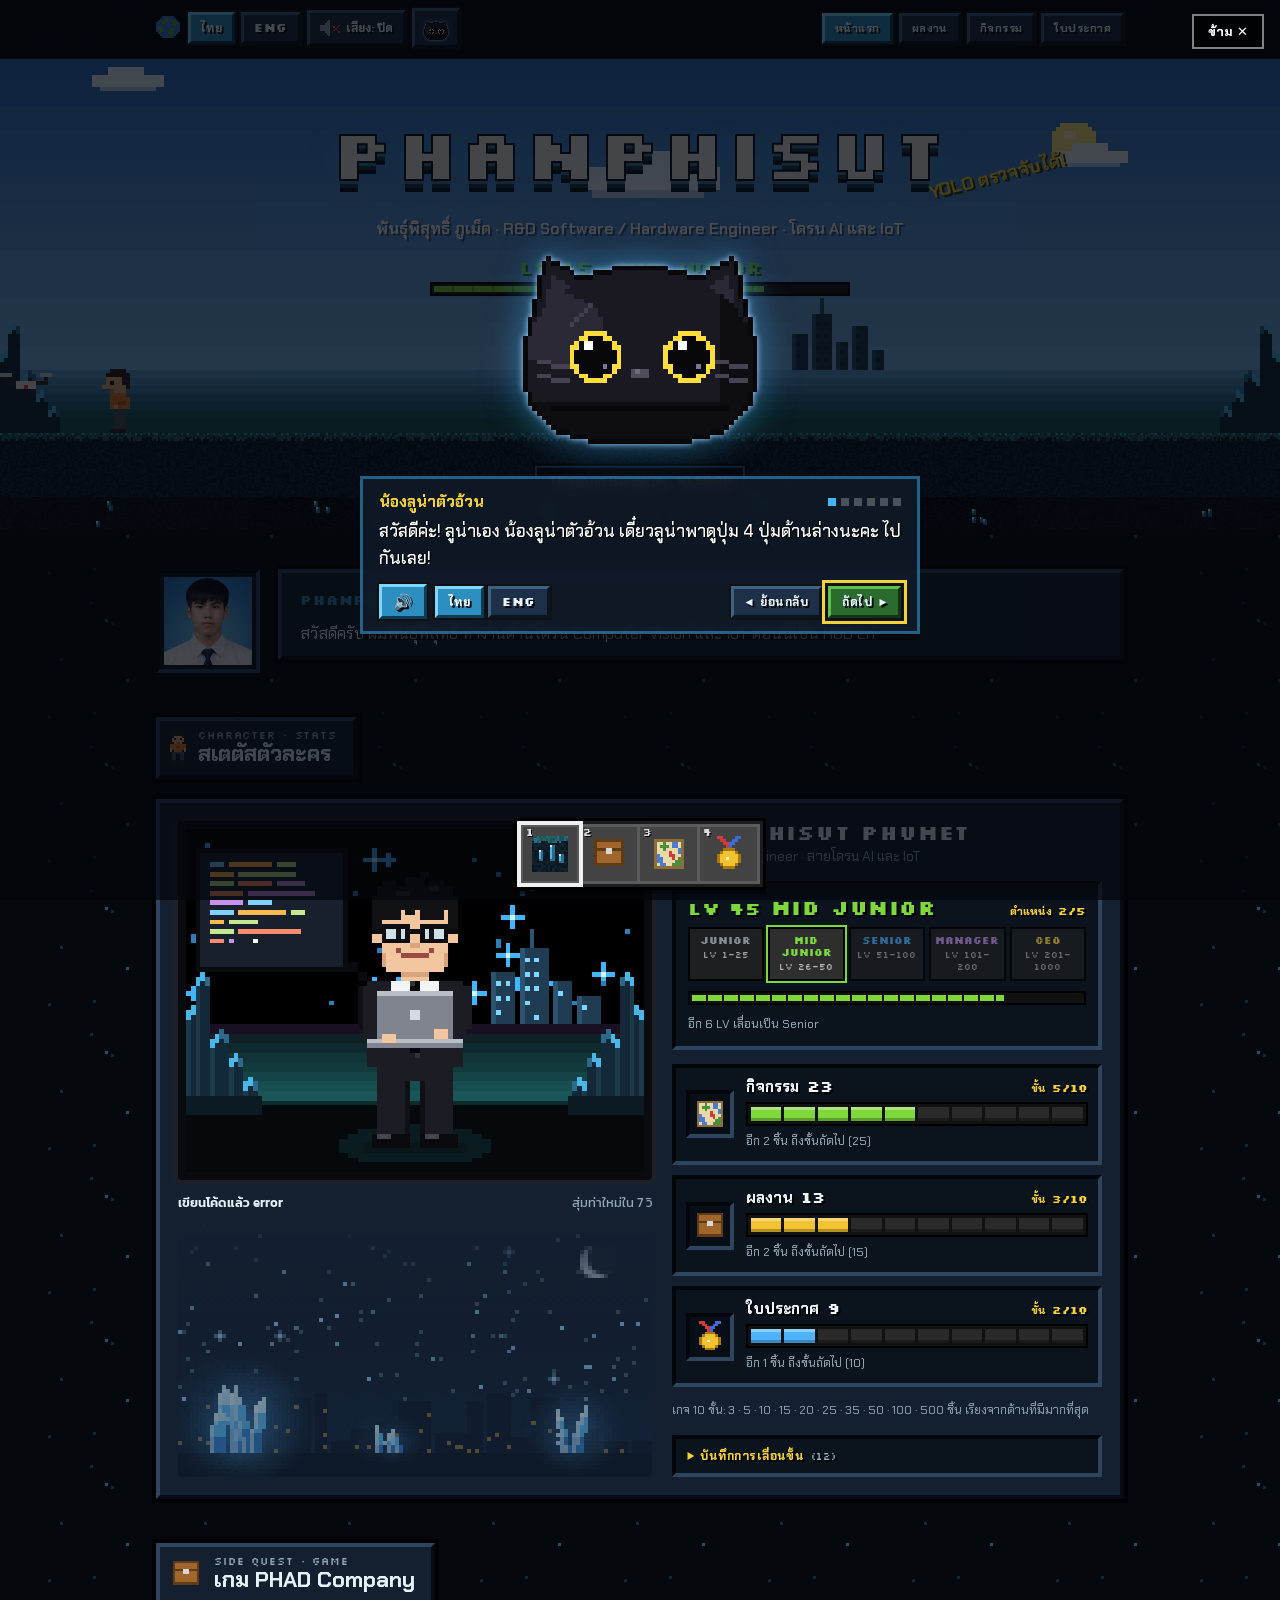
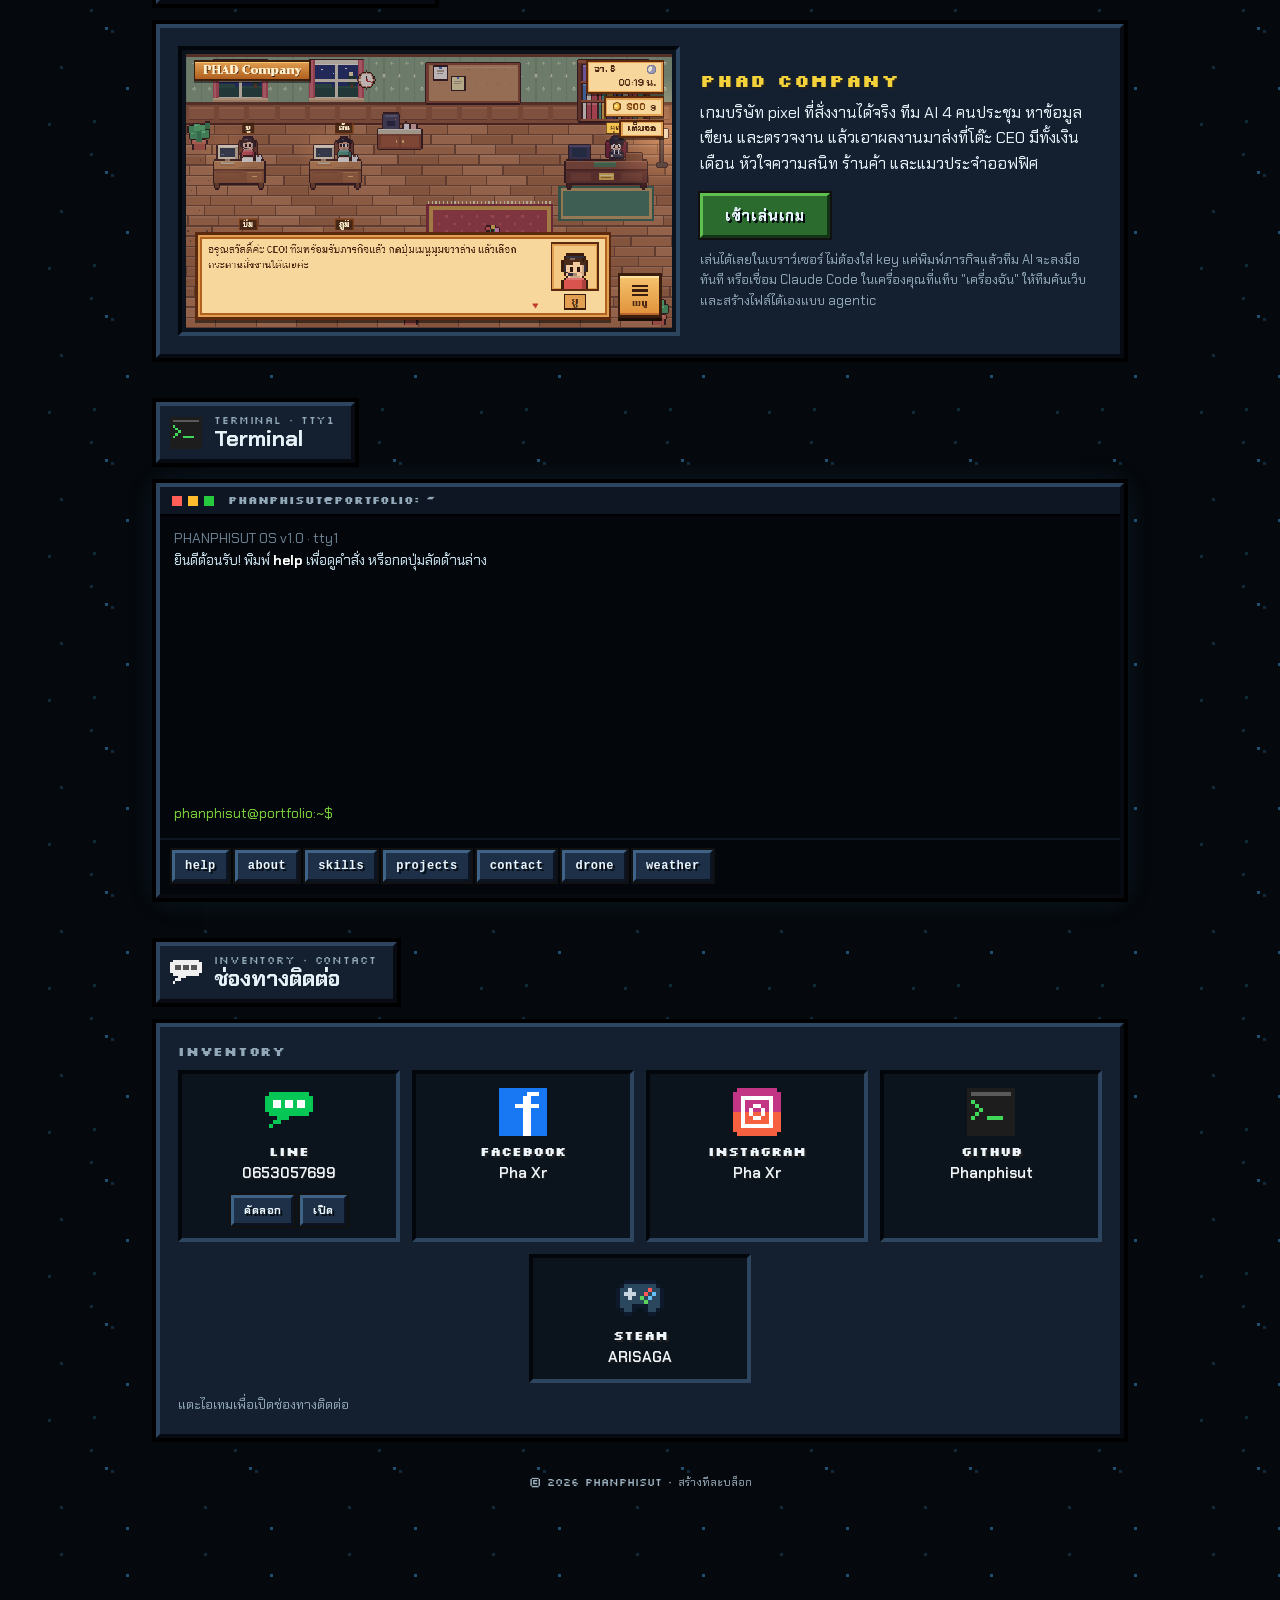
==== commit 984fc5cf: "Activities: link each activity to its Google Drive photo folder Co-Authored-By: Claude Opus 5.5 <nor" ====
--- a/index.html
+++ b/index.html
@@ -135,7 +135,7 @@
   </section>
 </main>
 
-<script src="assets/data.js?v=202611231345"></script>
+<script src="assets/data.js?v=202611231415"></script>
 <script src="assets/site.js?v=202611231345"></script>
 <script src="assets/fun.js"></script>
 <script src="assets/fx.js"></script>
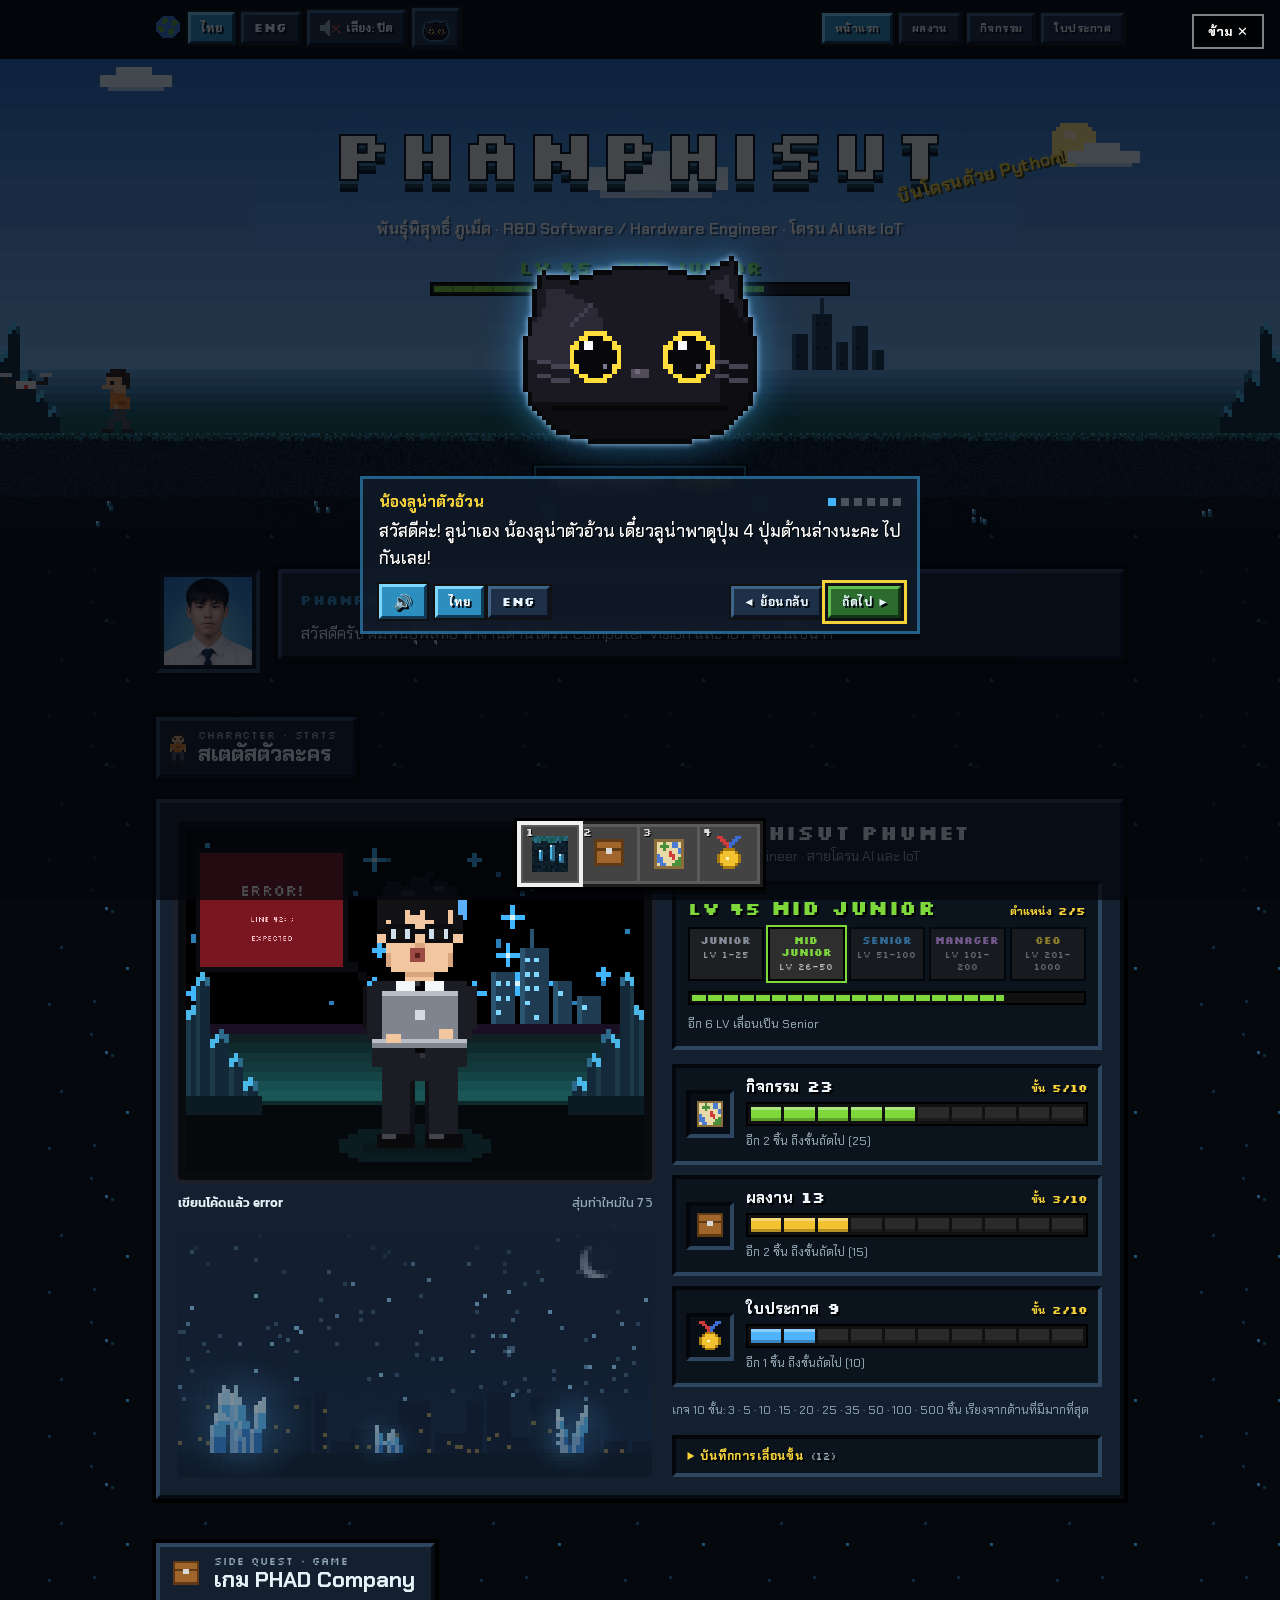
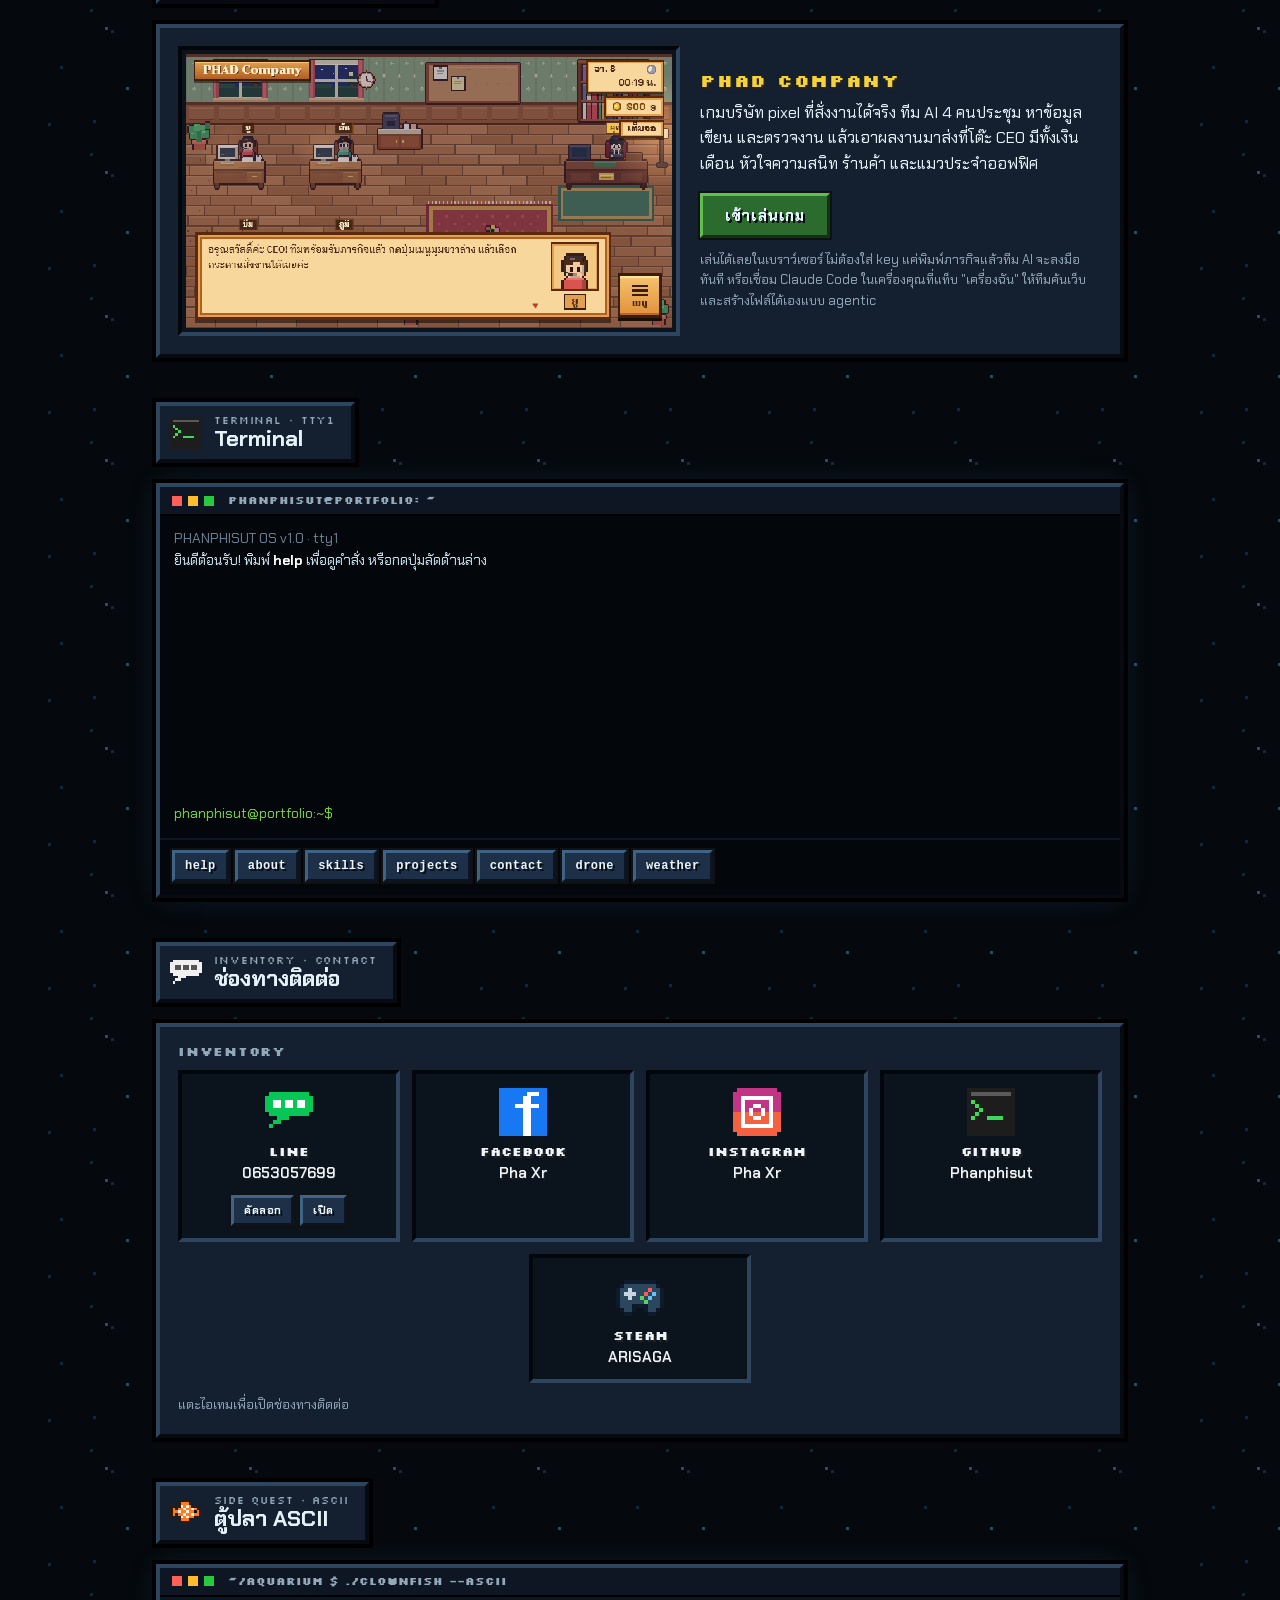
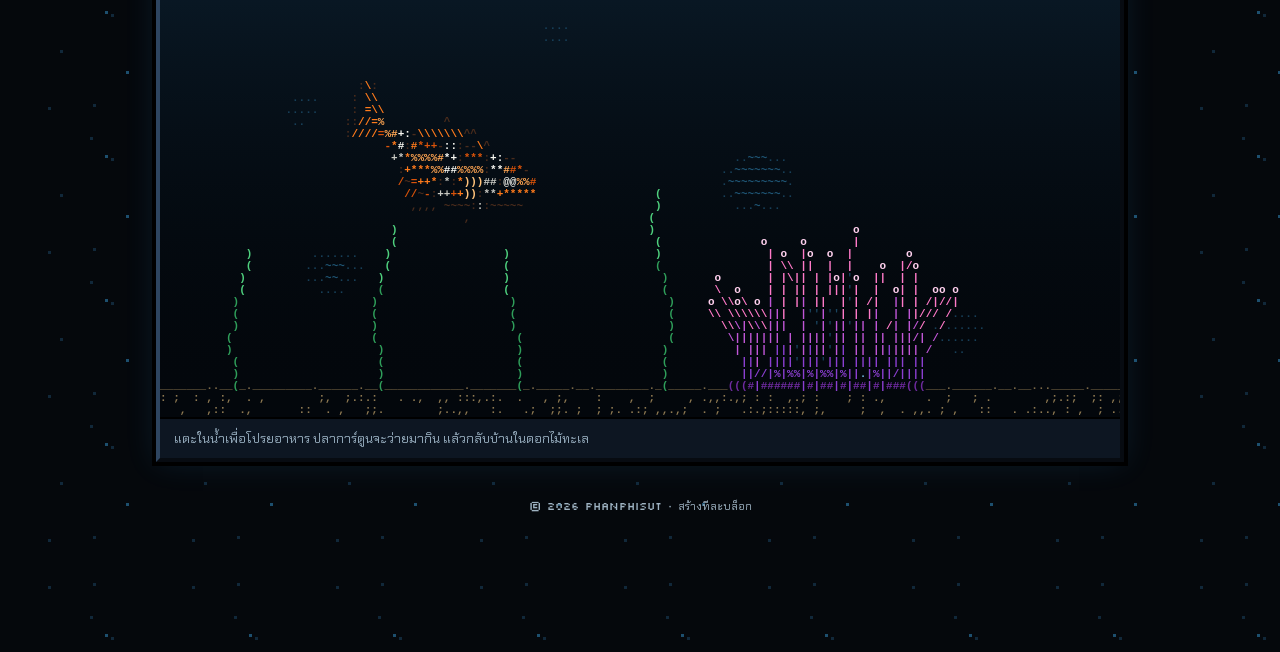
==== commit b69c52c7: "Home: ASCII aquarium below contact - clownfish swims, eats tapped food, nests in a parting anemone C" ====
--- a/index.html
+++ b/index.html
@@ -133,6 +133,20 @@
       </div>
     </div>
   </section>
+
+  <section id="aquarium" aria-labelledby="aqua-h">
+    <div class="wrap">
+      <div class="sec-label panel">
+        <img class="pix" data-sprite="fish" alt="">
+        <div><small>Side quest · ASCII</small><h2 id="aqua-h" data-i18n="aqua.title"></h2></div>
+      </div>
+      <div class="term aqua">
+        <div class="term-bar"><i></i><i></i><i></i><span>~/aquarium $ ./clownfish --ascii</span></div>
+        <canvas id="aqua" class="aqua-tank"><p data-i18n="aqua.label"></p></canvas>
+        <p class="aqua-hint" data-i18n="aqua.hint"></p>
+      </div>
+    </div>
+  </section>
 </main>
 
 <script src="assets/data.js?v=202611231415"></script>
@@ -143,5 +157,6 @@
 <script src="assets/luna-tour.js?v=202611081510"></script>
 <script src="assets/term.js"></script>
 <script src="assets/character.js"></script>
+<script src="assets/aquarium.js"></script>
 </body>
 </html>
--- a/assets/site.css
+++ b/assets/site.css
@@ -648,3 +648,8 @@
 .trio-guide img { width: 180px; height: auto; }
 @media (max-width: 560px) { .trio-guide img { width: 120px; height: auto; } }
 @media (max-height: 520px) { .tr-cat { width: min(260px, 48dvh); } }
+
+/* ---------- ASCII aquarium ---------- */
+.aqua { overflow: hidden; }
+.aqua-tank { display: block; width: 100%; height: clamp(280px, 44vw, 420px); background: #03070c; cursor: crosshair; touch-action: pan-y; }
+.aqua-hint { margin: 0; padding: 10px 14px; border-top: 2px solid #000; background: #0d1622; color: var(--ink-soft); font: 400 13px/1.5 var(--f-body); }
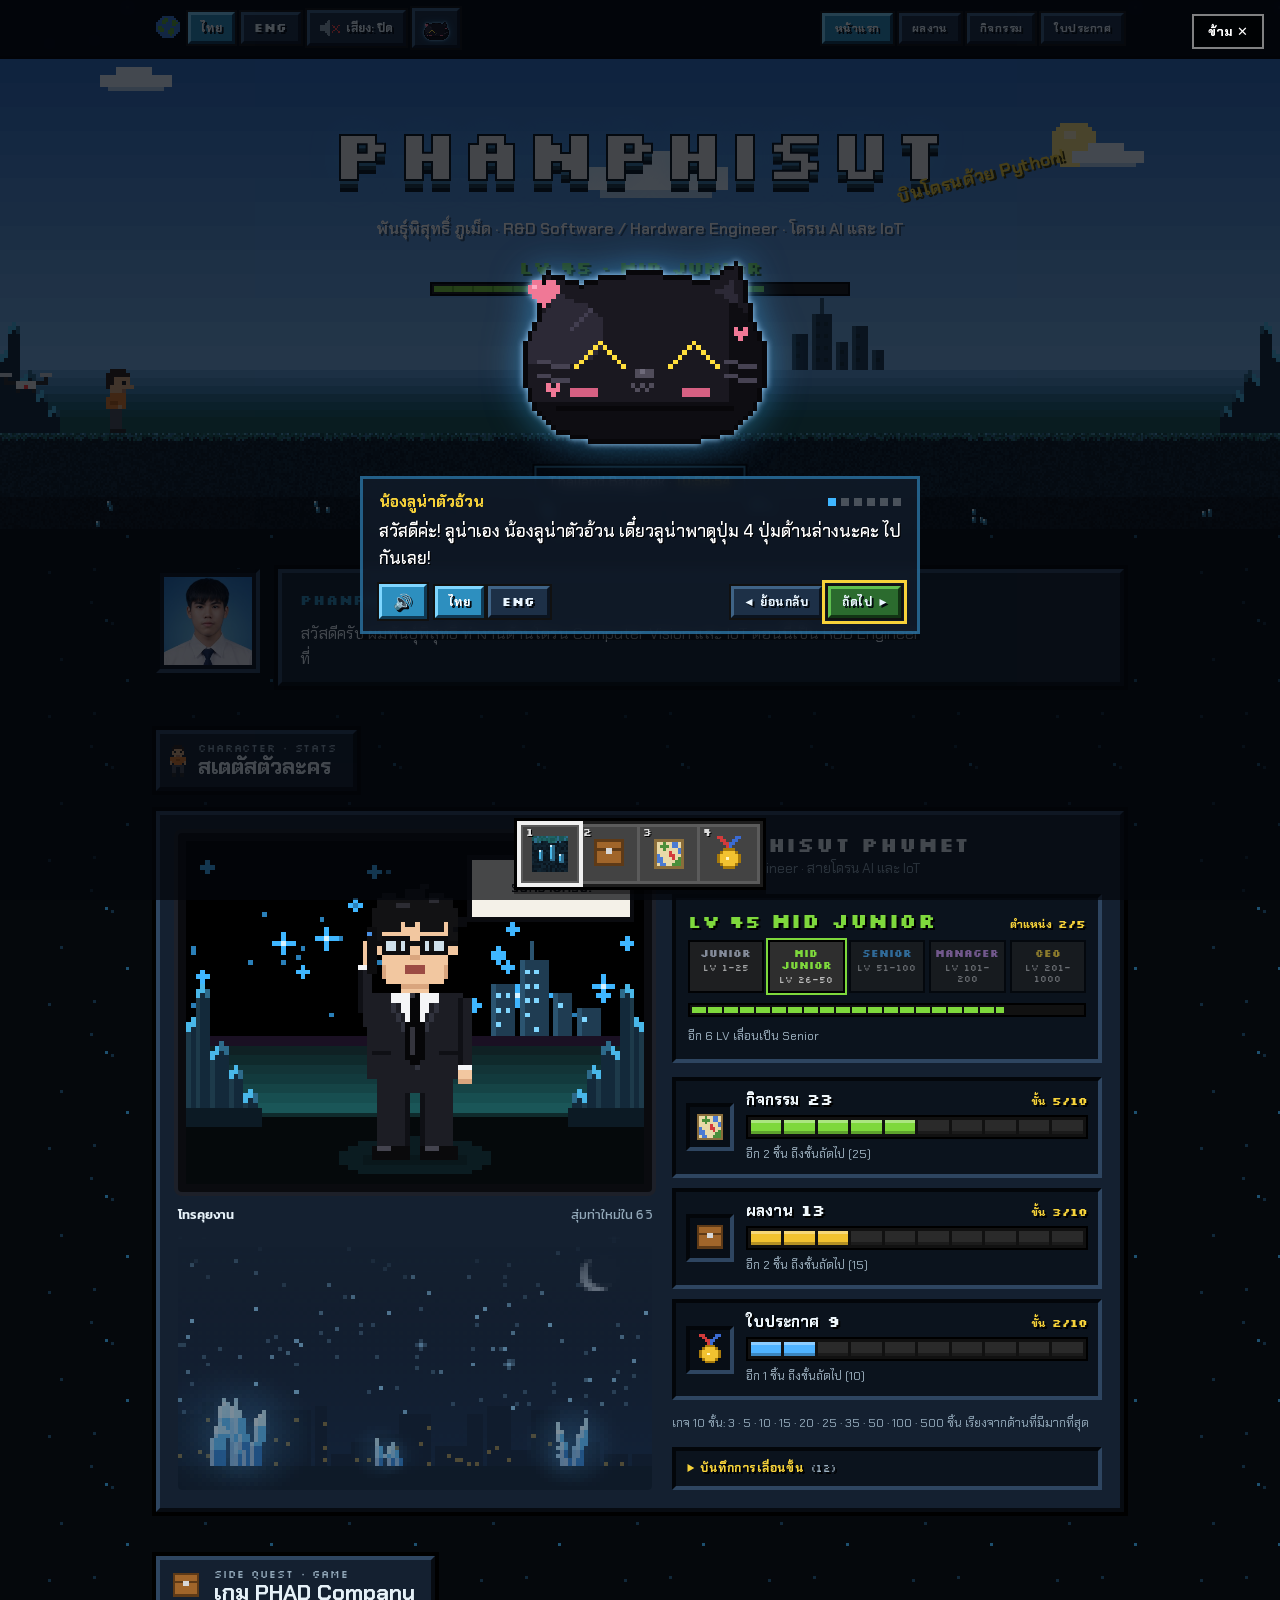
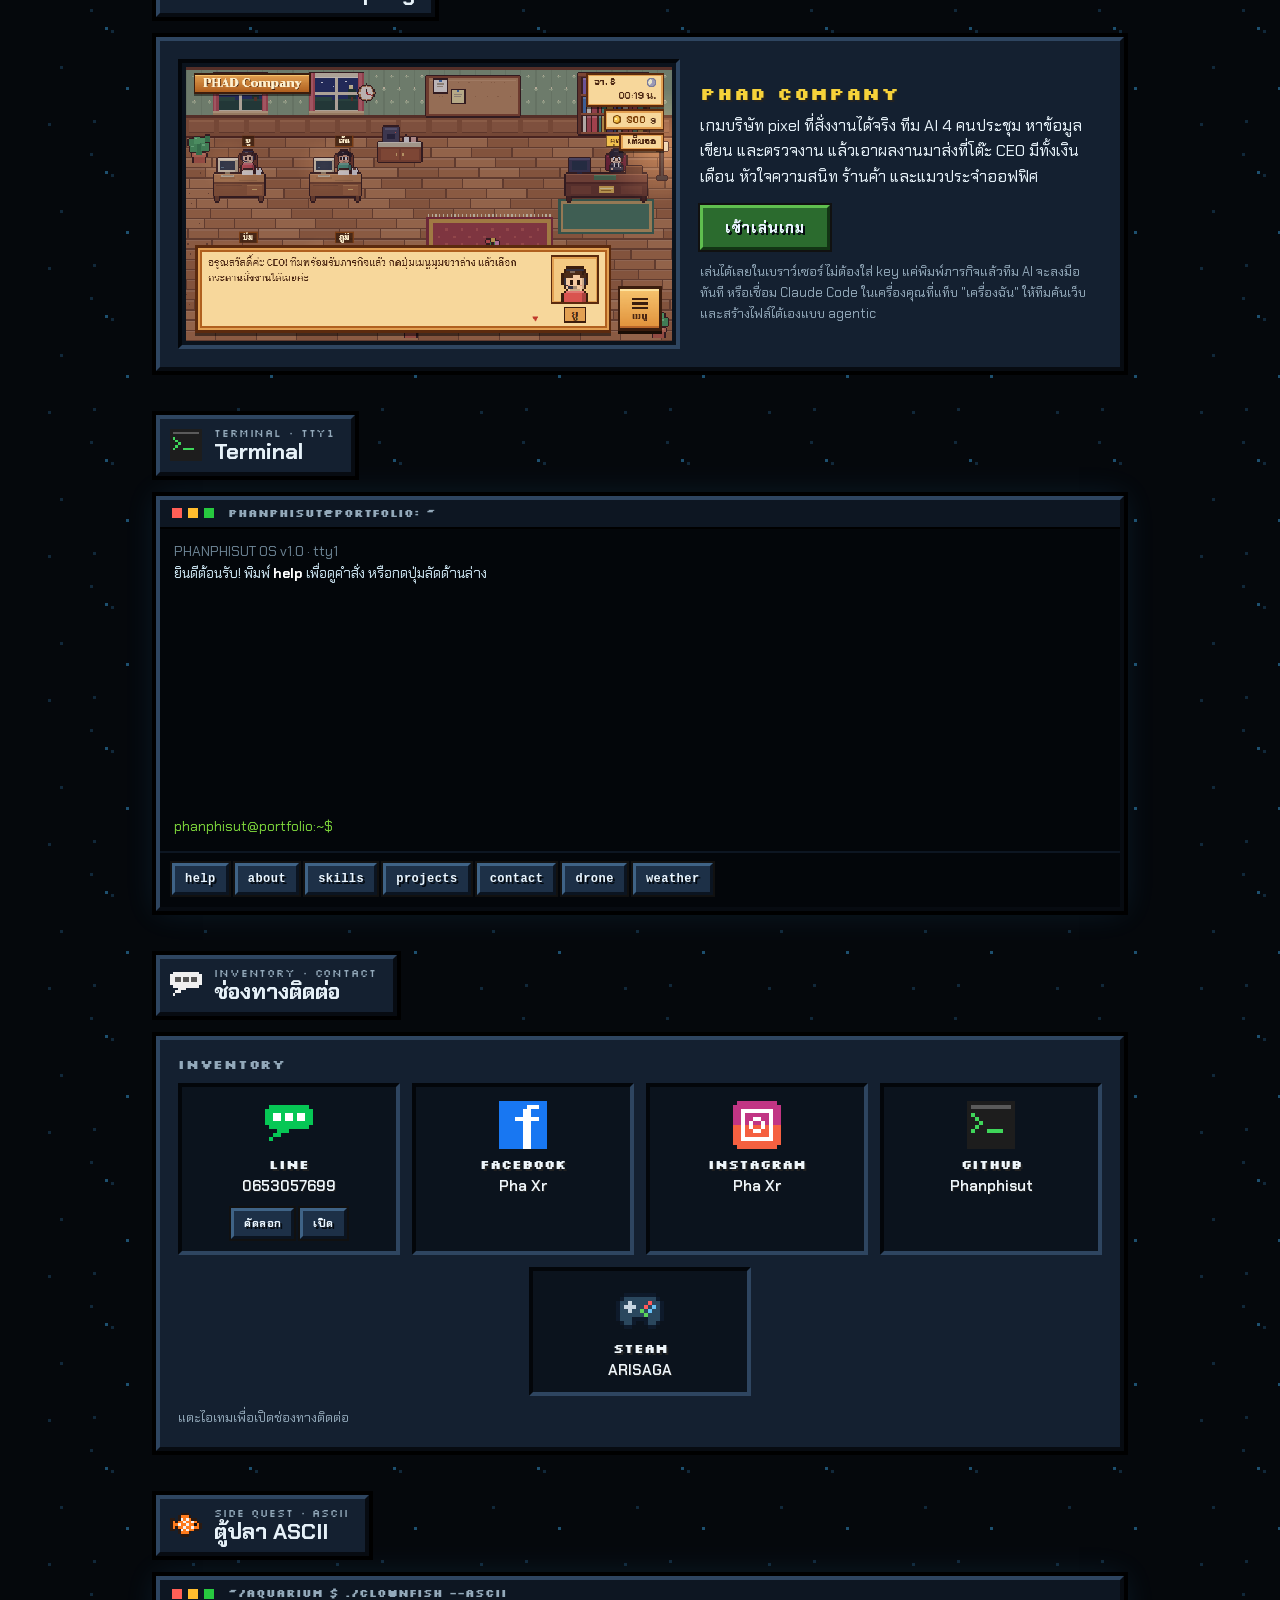
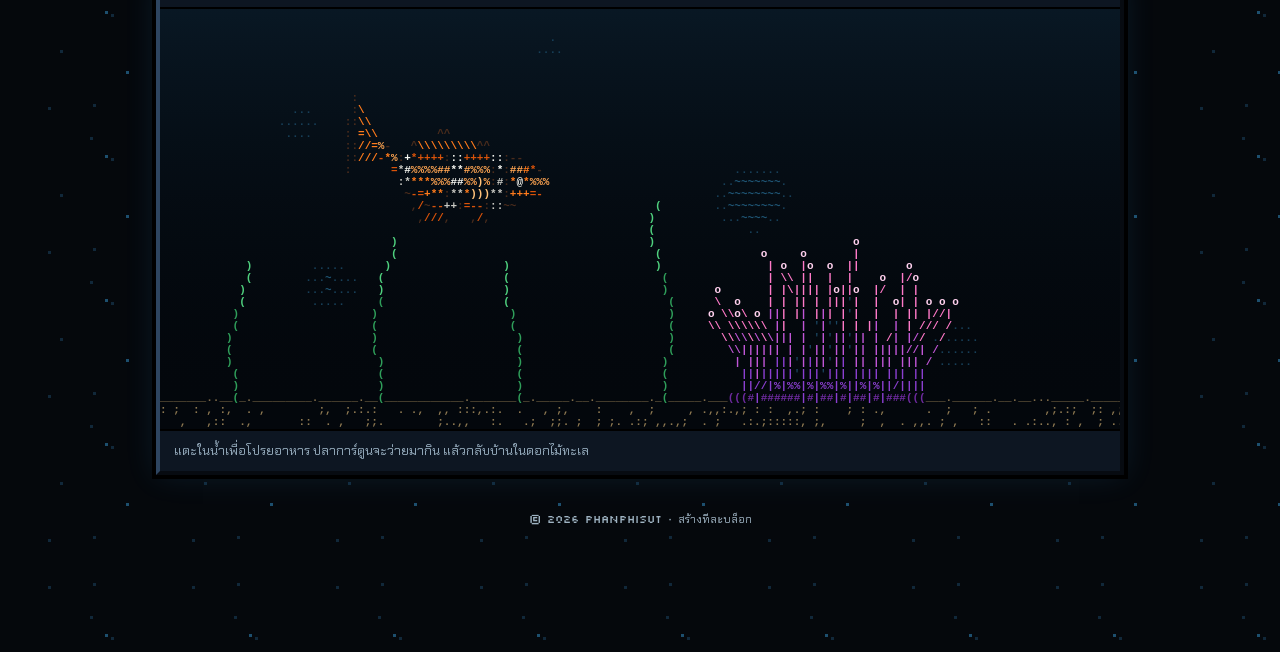
==== commit fe41afff: "Bump asset versions so the aquarium loads without a stale cache Co-Authored-By: Claude Opus 5.5 <nor" ====
--- a/index.html
+++ b/index.html
@@ -9,7 +9,7 @@
 <link rel="preconnect" href="https://fonts.googleapis.com">
 <link rel="preconnect" href="https://fonts.gstatic.com" crossorigin>
 <link rel="stylesheet" href="https://fonts.googleapis.com/css2?family=Silkscreen:wght@400;700&family=Chakra+Petch:wght@400;500;600;700&family=Press+Start+2P&family=Kanit:wght@400;600&family=JetBrains+Mono:wght@400;700&display=swap">
-<link rel="stylesheet" href="assets/site.css?v=202611231330">
+<link rel="stylesheet" href="assets/site.css?v=202611272215">
 </head>
 <body data-page="home">
 <header id="hero"></header>
@@ -149,14 +149,14 @@
   </section>
 </main>
 
-<script src="assets/data.js?v=202611231415"></script>
-<script src="assets/site.js?v=202611231345"></script>
+<script src="assets/data.js?v=202611272215"></script>
+<script src="assets/site.js?v=202611272215"></script>
 <script src="assets/fun.js"></script>
 <script src="assets/fx.js"></script>
 <script src="assets/catbot.js?v=202611081510"></script>
 <script src="assets/luna-tour.js?v=202611081510"></script>
 <script src="assets/term.js"></script>
 <script src="assets/character.js"></script>
-<script src="assets/aquarium.js"></script>
+<script src="assets/aquarium.js?v=202611272215"></script>
 </body>
 </html>
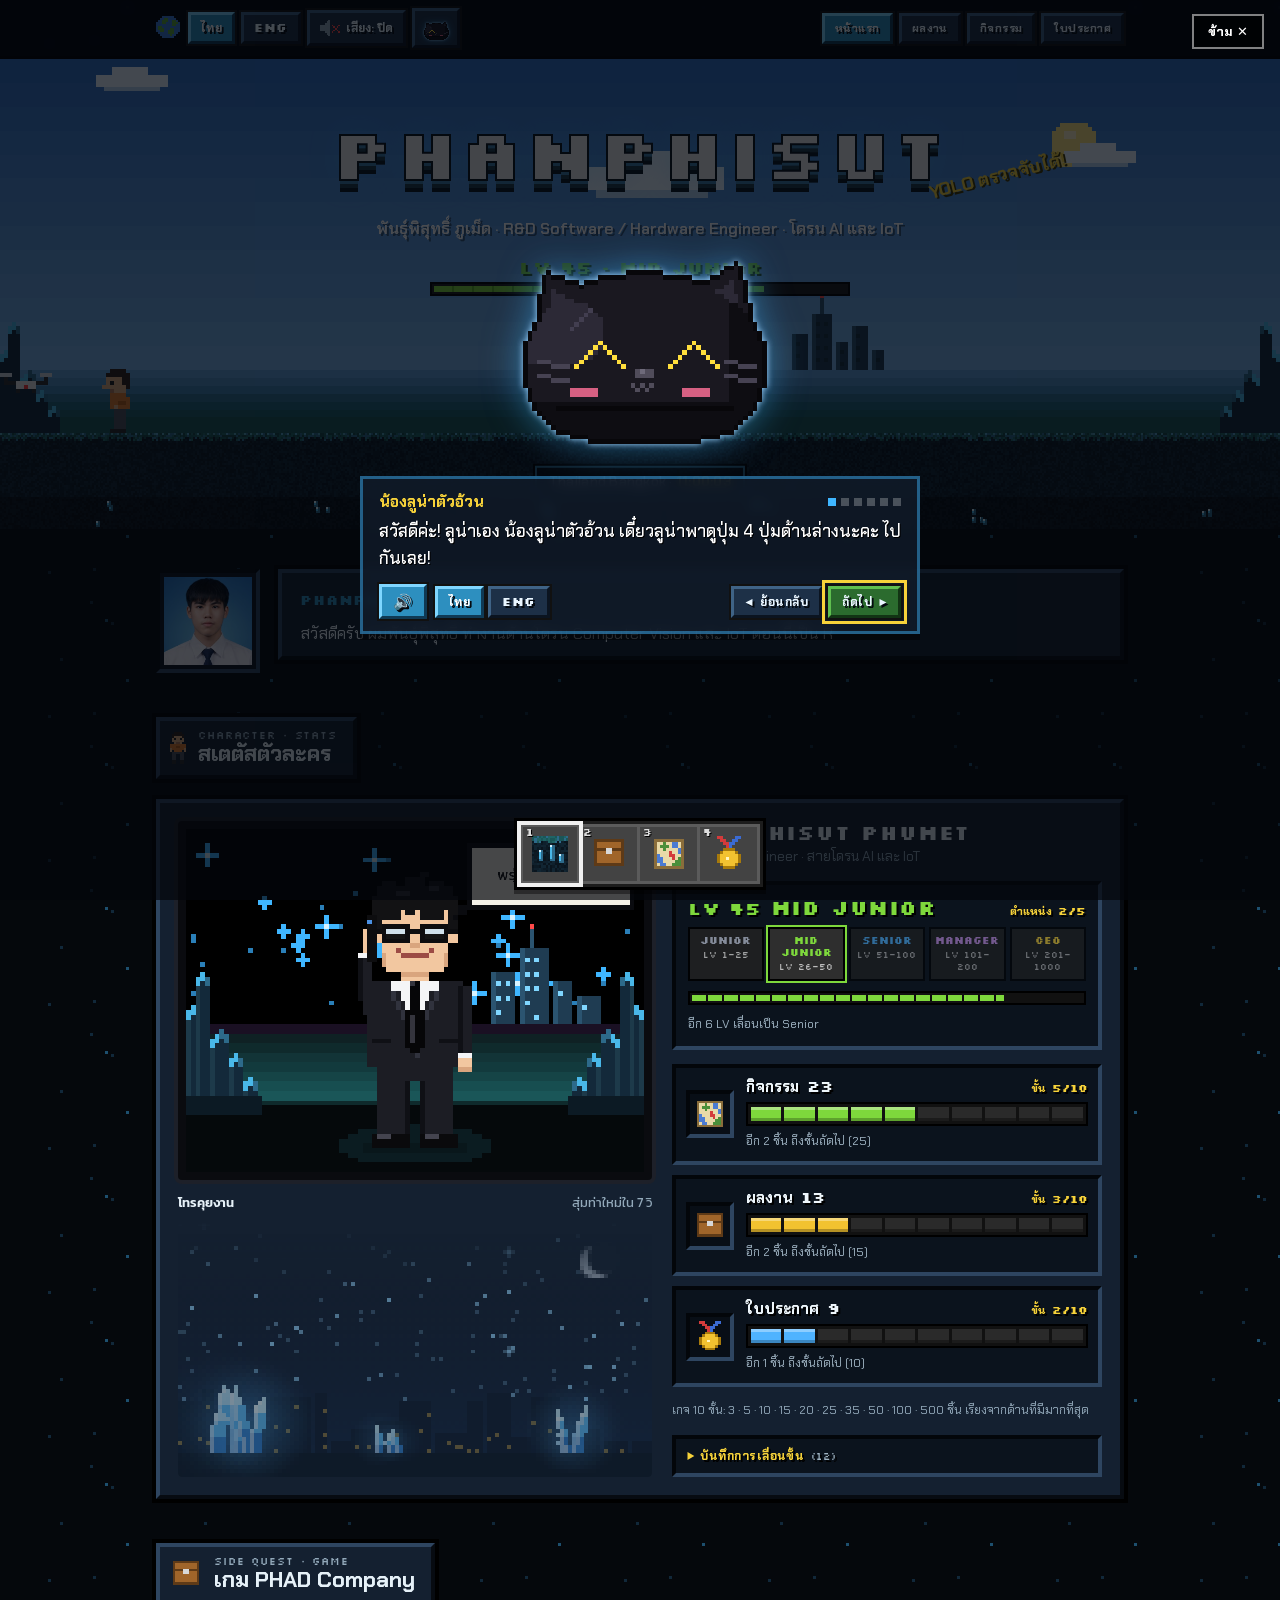
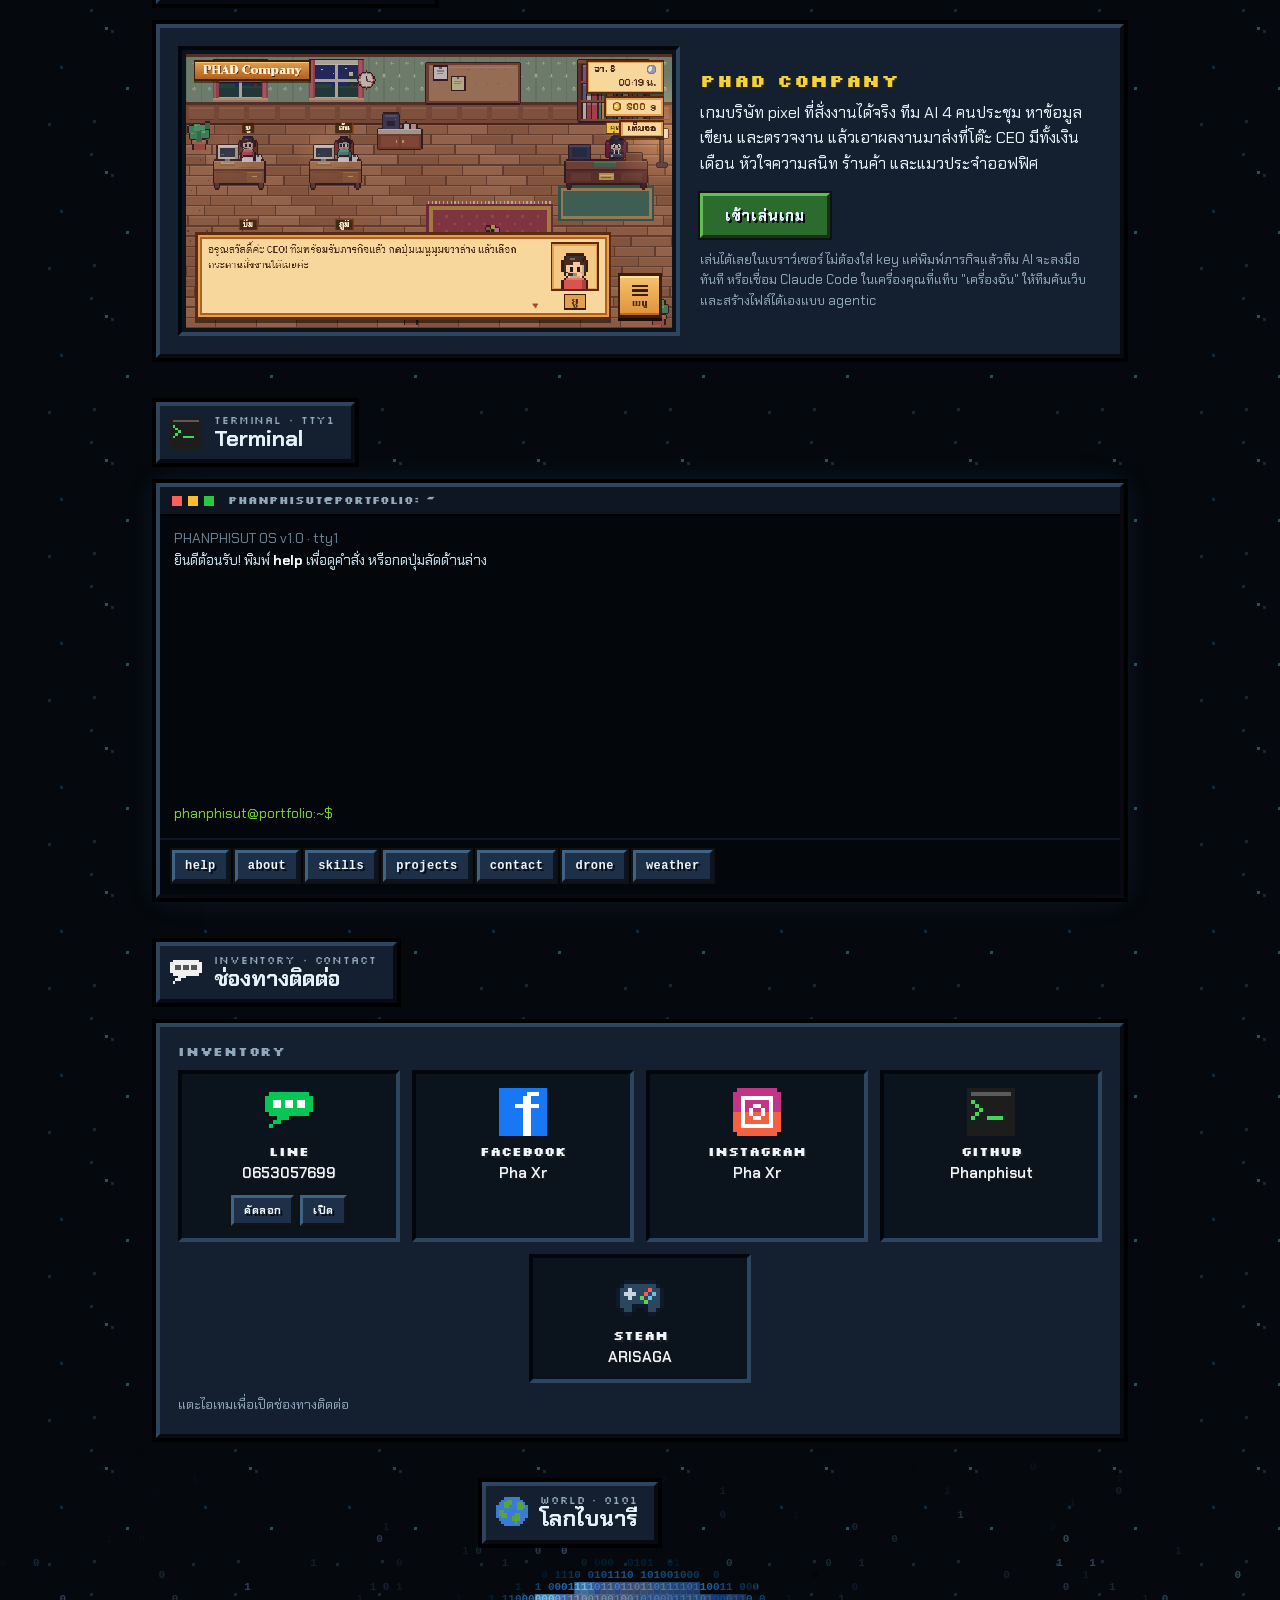
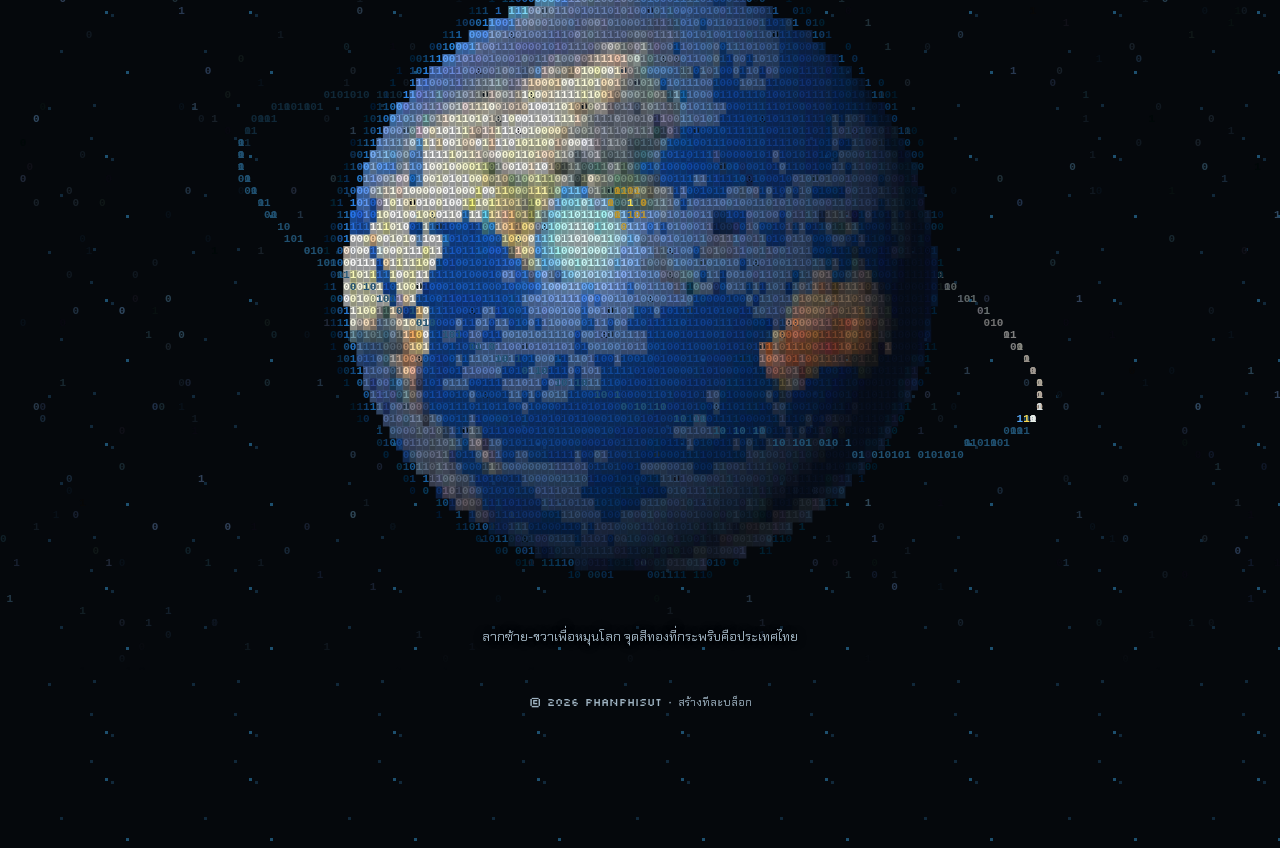
==== commit cb2c2601: "Home: replace the aquarium with a spinning binary Earth as a full-bleed background Globe is drawn on" ====
--- a/index.html
+++ b/index.html
@@ -9,7 +9,7 @@
 <link rel="preconnect" href="https://fonts.googleapis.com">
 <link rel="preconnect" href="https://fonts.gstatic.com" crossorigin>
 <link rel="stylesheet" href="https://fonts.googleapis.com/css2?family=Silkscreen:wght@400;700&family=Chakra+Petch:wght@400;500;600;700&family=Press+Start+2P&family=Kanit:wght@400;600&family=JetBrains+Mono:wght@400;700&display=swap">
-<link rel="stylesheet" href="assets/site.css?v=202611272215">
+<link rel="stylesheet" href="assets/site.css?v=202611272300">
 </head>
 <body data-page="home">
 <header id="hero"></header>
@@ -134,29 +134,26 @@
     </div>
   </section>
 
-  <section id="aquarium" aria-labelledby="aqua-h">
-    <div class="wrap">
+  <section id="world" class="world" aria-labelledby="world-h">
+    <canvas id="globe" class="world-bg"><p data-i18n="world.label"></p></canvas>
+    <div class="wrap world-fg">
       <div class="sec-label panel">
-        <img class="pix" data-sprite="fish" alt="">
-        <div><small>Side quest · ASCII</small><h2 id="aqua-h" data-i18n="aqua.title"></h2></div>
+        <img class="pix" data-sprite="globe" alt="">
+        <div><small>World · 0101</small><h2 id="world-h" data-i18n="world.title"></h2></div>
       </div>
-      <div class="term aqua">
-        <div class="term-bar"><i></i><i></i><i></i><span>~/aquarium $ ./clownfish --ascii</span></div>
-        <canvas id="aqua" class="aqua-tank"><p data-i18n="aqua.label"></p></canvas>
-        <p class="aqua-hint" data-i18n="aqua.hint"></p>
-      </div>
+      <p class="world-hint" data-i18n="world.hint"></p>
     </div>
   </section>
 </main>
 
-<script src="assets/data.js?v=202611272215"></script>
-<script src="assets/site.js?v=202611272215"></script>
+<script src="assets/data.js?v=202611272300"></script>
+<script src="assets/site.js?v=202611272300"></script>
 <script src="assets/fun.js"></script>
 <script src="assets/fx.js"></script>
 <script src="assets/catbot.js?v=202611081510"></script>
 <script src="assets/luna-tour.js?v=202611081510"></script>
 <script src="assets/term.js"></script>
 <script src="assets/character.js"></script>
-<script src="assets/aquarium.js?v=202611272215"></script>
+<script src="assets/globe.js?v=202611272300"></script>
 </body>
 </html>
--- a/assets/site.css
+++ b/assets/site.css
@@ -649,7 +649,10 @@
 @media (max-width: 560px) { .trio-guide img { width: 120px; height: auto; } }
 @media (max-height: 520px) { .tr-cat { width: min(260px, 48dvh); } }
 
-/* ---------- ASCII aquarium ---------- */
-.aqua { overflow: hidden; }
-.aqua-tank { display: block; width: 100%; height: clamp(280px, 44vw, 420px); background: #03070c; cursor: crosshair; touch-action: pan-y; }
-.aqua-hint { margin: 0; padding: 10px 14px; border-top: 2px solid #000; background: #0d1622; color: var(--ink-soft); font: 400 13px/1.5 var(--f-body); }
+/* ---------- binary Earth (full-bleed background) ---------- */
+.world { position: relative; overflow: hidden; min-height: clamp(520px, 92vh, 820px); display: flex; flex-direction: column; justify-content: space-between; padding-block: 32px 24px; }
+.world-bg { position: absolute; inset: 0; width: 100%; height: 100%; display: block; cursor: grab; touch-action: pan-y; -webkit-mask-image: linear-gradient(transparent, #000 10%, #000 90%, transparent); mask-image: linear-gradient(transparent, #000 10%, #000 90%, transparent); }
+.world-bg:active { cursor: grabbing; }
+.world-fg { position: relative; flex: 1; display: flex; flex-direction: column; justify-content: space-between; align-items: flex-start; pointer-events: none; }
+.world-fg > * { pointer-events: auto; }
+.world-hint { margin: 0; align-self: center; text-align: center; color: var(--on-deep-soft); font: 400 13px/1.5 var(--f-body); text-shadow: 0 1px 3px #000, 0 0 8px #000; }
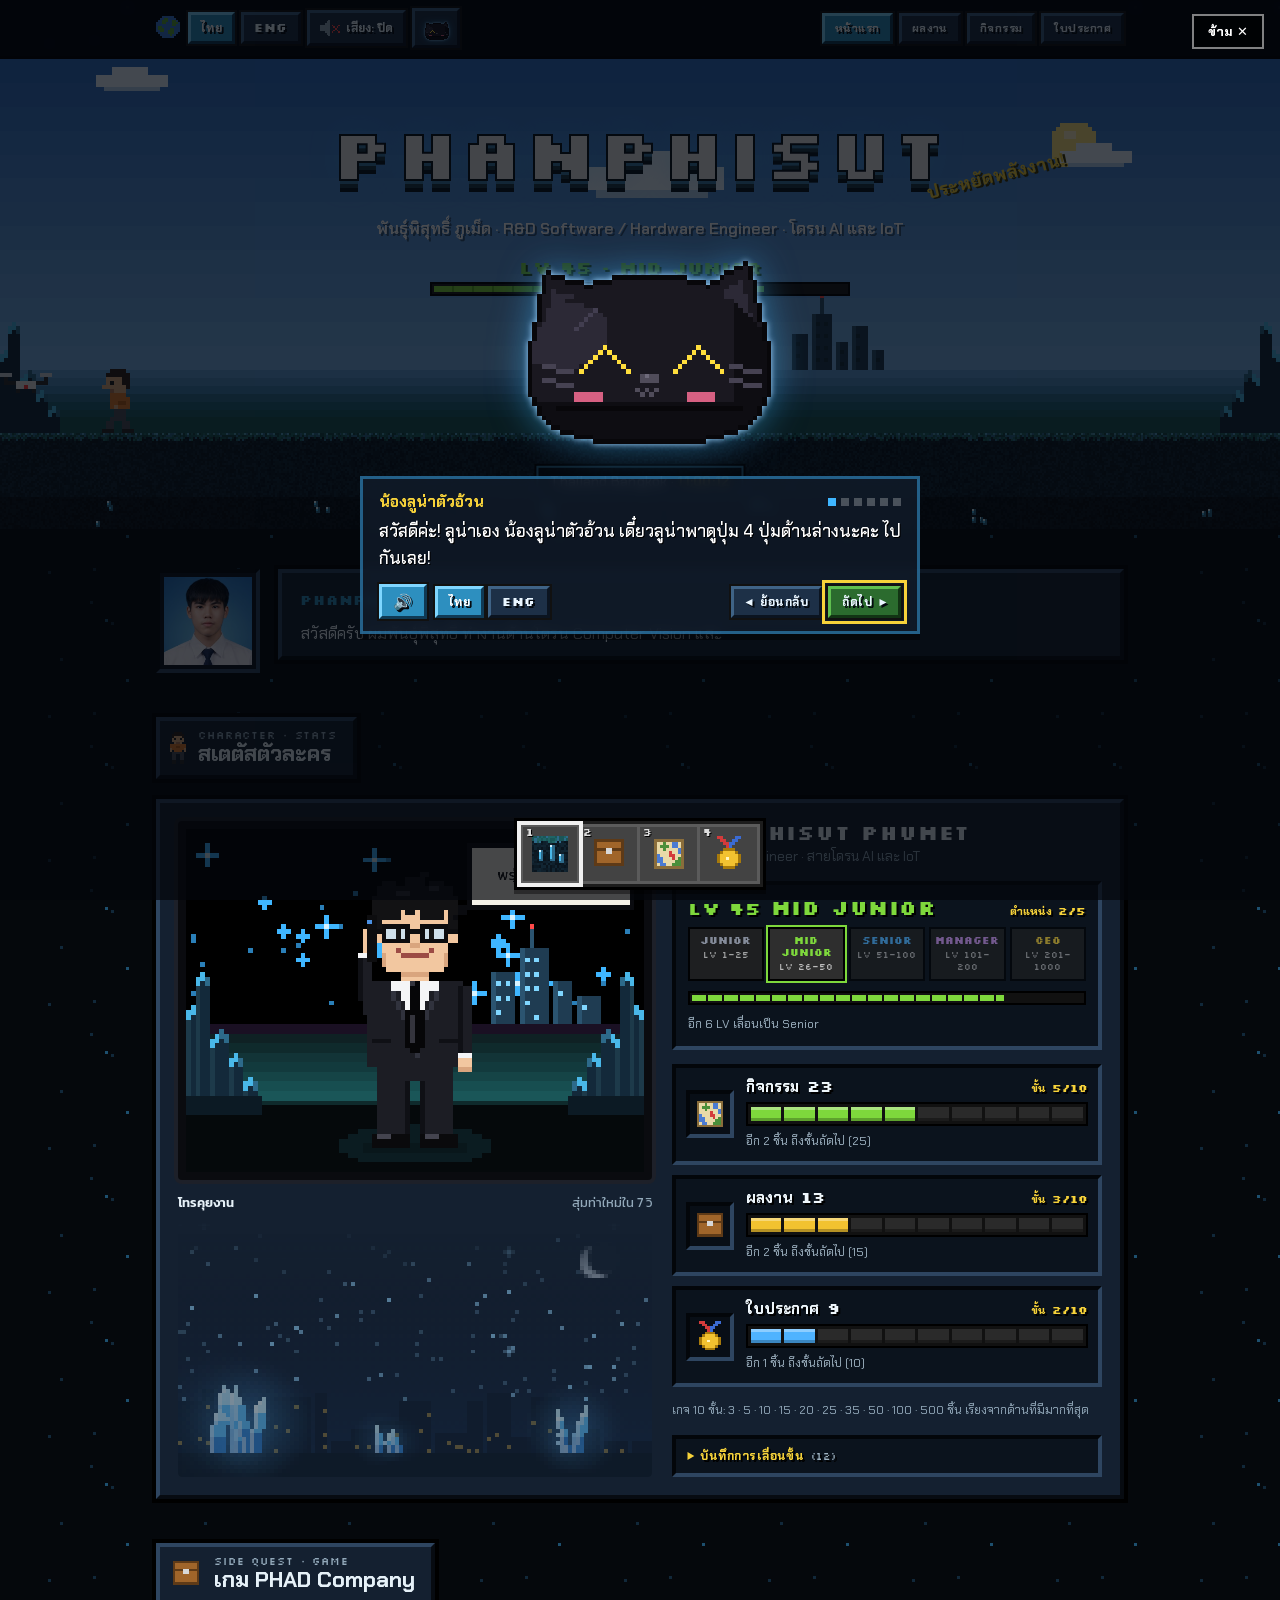
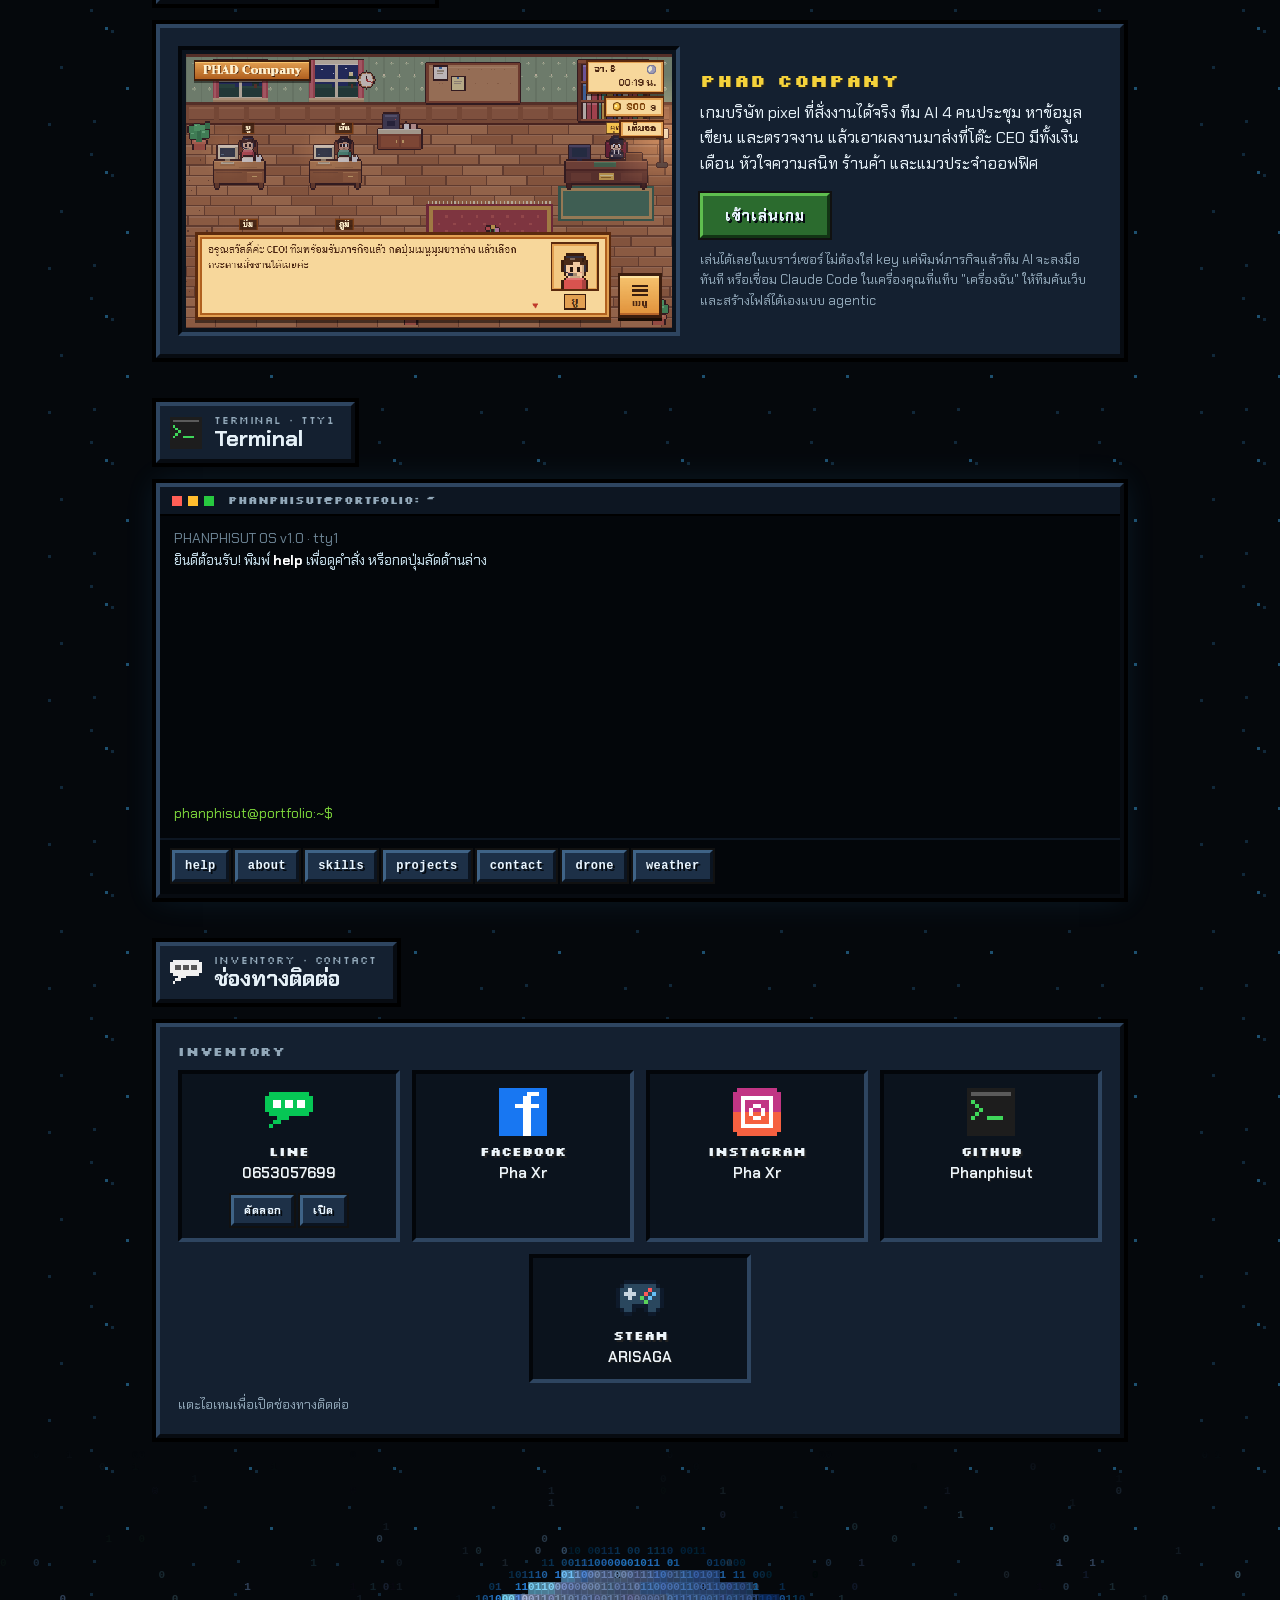
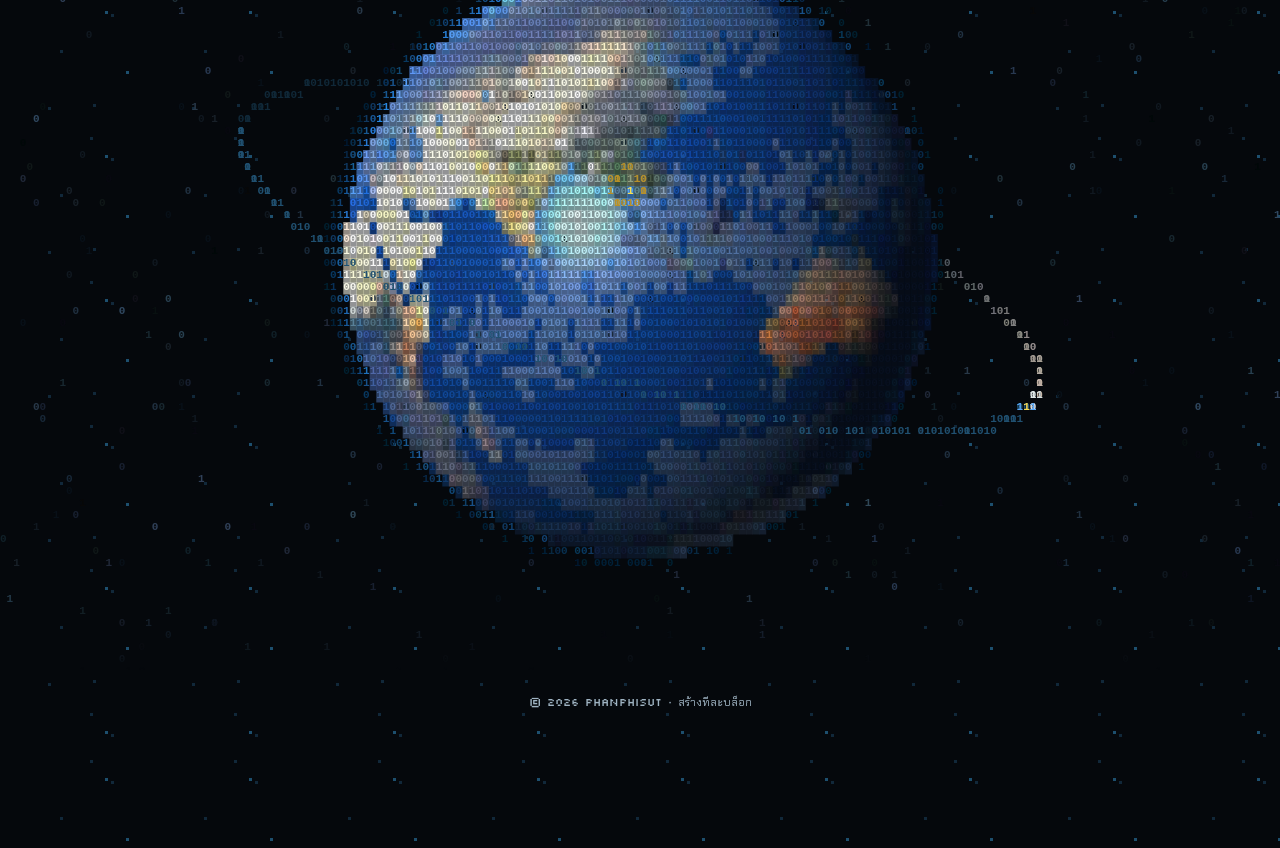
==== commit f4250695: "Binary Earth: drop the heading and hint so the globe stands alone Co-Authored-By: Claude Opus 5.5 <n" ====
--- a/index.html
+++ b/index.html
@@ -9,7 +9,7 @@
 <link rel="preconnect" href="https://fonts.googleapis.com">
 <link rel="preconnect" href="https://fonts.gstatic.com" crossorigin>
 <link rel="stylesheet" href="https://fonts.googleapis.com/css2?family=Silkscreen:wght@400;700&family=Chakra+Petch:wght@400;500;600;700&family=Press+Start+2P&family=Kanit:wght@400;600&family=JetBrains+Mono:wght@400;700&display=swap">
-<link rel="stylesheet" href="assets/site.css?v=202611272300">
+<link rel="stylesheet" href="assets/site.css?v=202611272330">
 </head>
 <body data-page="home">
 <header id="hero"></header>
@@ -134,26 +134,19 @@
     </div>
   </section>
 
-  <section id="world" class="world" aria-labelledby="world-h">
+  <section id="world" class="world">
     <canvas id="globe" class="world-bg"><p data-i18n="world.label"></p></canvas>
-    <div class="wrap world-fg">
-      <div class="sec-label panel">
-        <img class="pix" data-sprite="globe" alt="">
-        <div><small>World · 0101</small><h2 id="world-h" data-i18n="world.title"></h2></div>
-      </div>
-      <p class="world-hint" data-i18n="world.hint"></p>
-    </div>
   </section>
 </main>
 
-<script src="assets/data.js?v=202611272300"></script>
-<script src="assets/site.js?v=202611272300"></script>
+<script src="assets/data.js?v=202611272330"></script>
+<script src="assets/site.js?v=202611272330"></script>
 <script src="assets/fun.js"></script>
 <script src="assets/fx.js"></script>
 <script src="assets/catbot.js?v=202611081510"></script>
 <script src="assets/luna-tour.js?v=202611081510"></script>
 <script src="assets/term.js"></script>
 <script src="assets/character.js"></script>
-<script src="assets/globe.js?v=202611272300"></script>
+<script src="assets/globe.js?v=202611272330"></script>
 </body>
 </html>
--- a/assets/site.css
+++ b/assets/site.css
@@ -653,6 +653,3 @@
 .world { position: relative; overflow: hidden; min-height: clamp(520px, 92vh, 820px); display: flex; flex-direction: column; justify-content: space-between; padding-block: 32px 24px; }
 .world-bg { position: absolute; inset: 0; width: 100%; height: 100%; display: block; cursor: grab; touch-action: pan-y; -webkit-mask-image: linear-gradient(transparent, #000 10%, #000 90%, transparent); mask-image: linear-gradient(transparent, #000 10%, #000 90%, transparent); }
 .world-bg:active { cursor: grabbing; }
-.world-fg { position: relative; flex: 1; display: flex; flex-direction: column; justify-content: space-between; align-items: flex-start; pointer-events: none; }
-.world-fg > * { pointer-events: auto; }
-.world-hint { margin: 0; align-self: center; text-align: center; color: var(--on-deep-soft); font: 400 13px/1.5 var(--f-body); text-shadow: 0 1px 3px #000, 0 0 8px #000; }
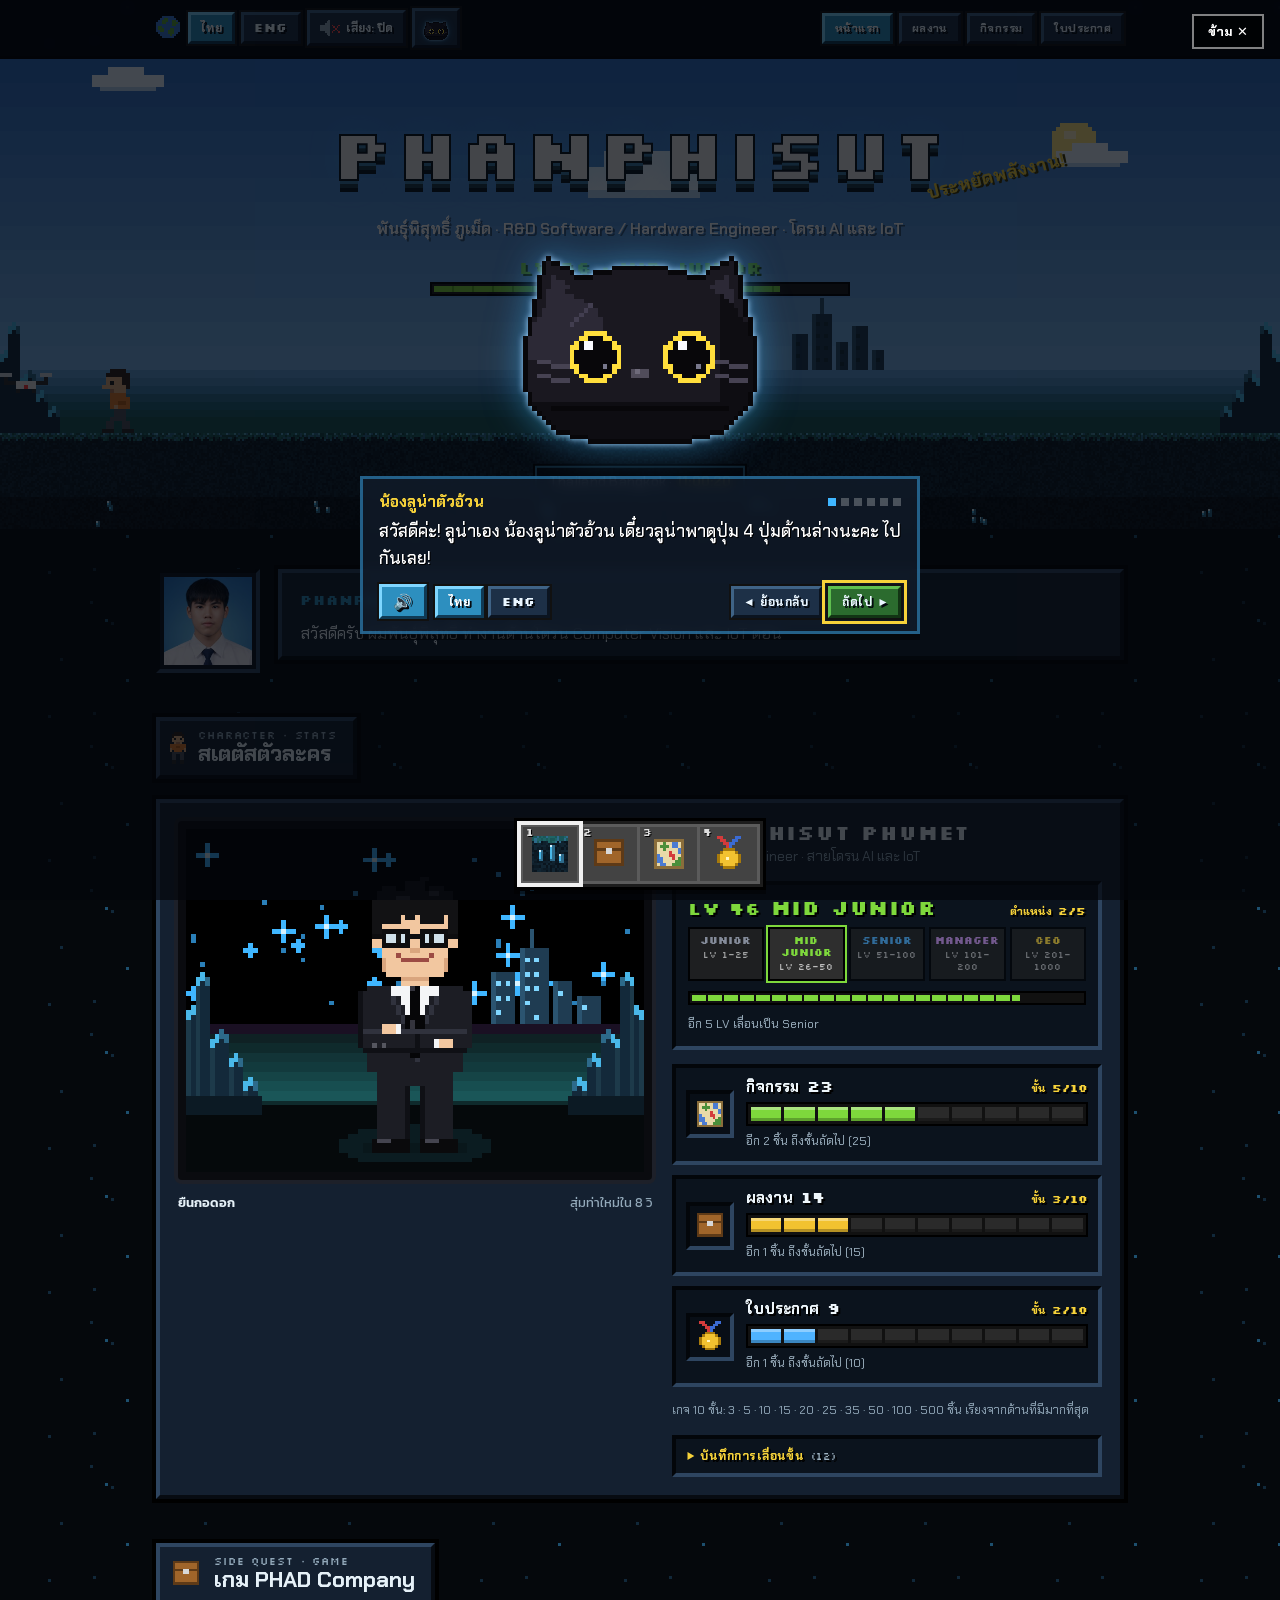
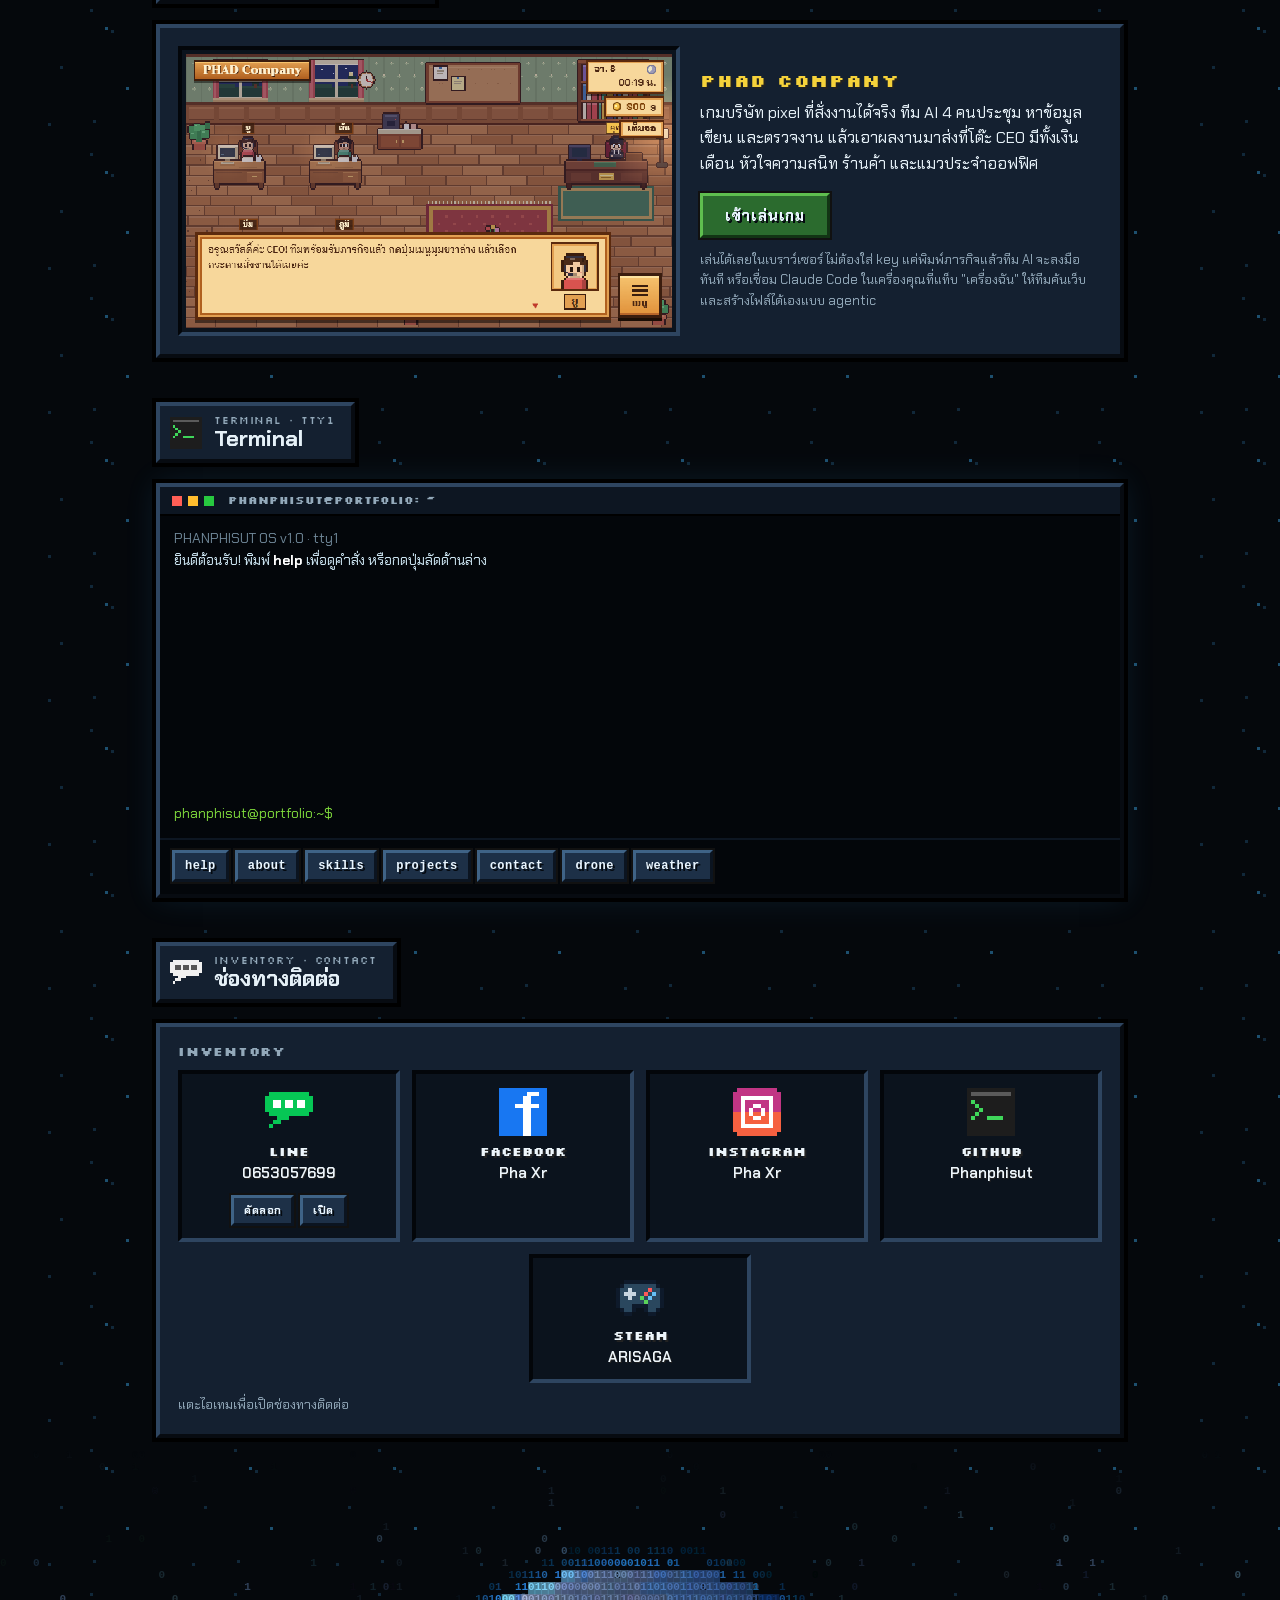
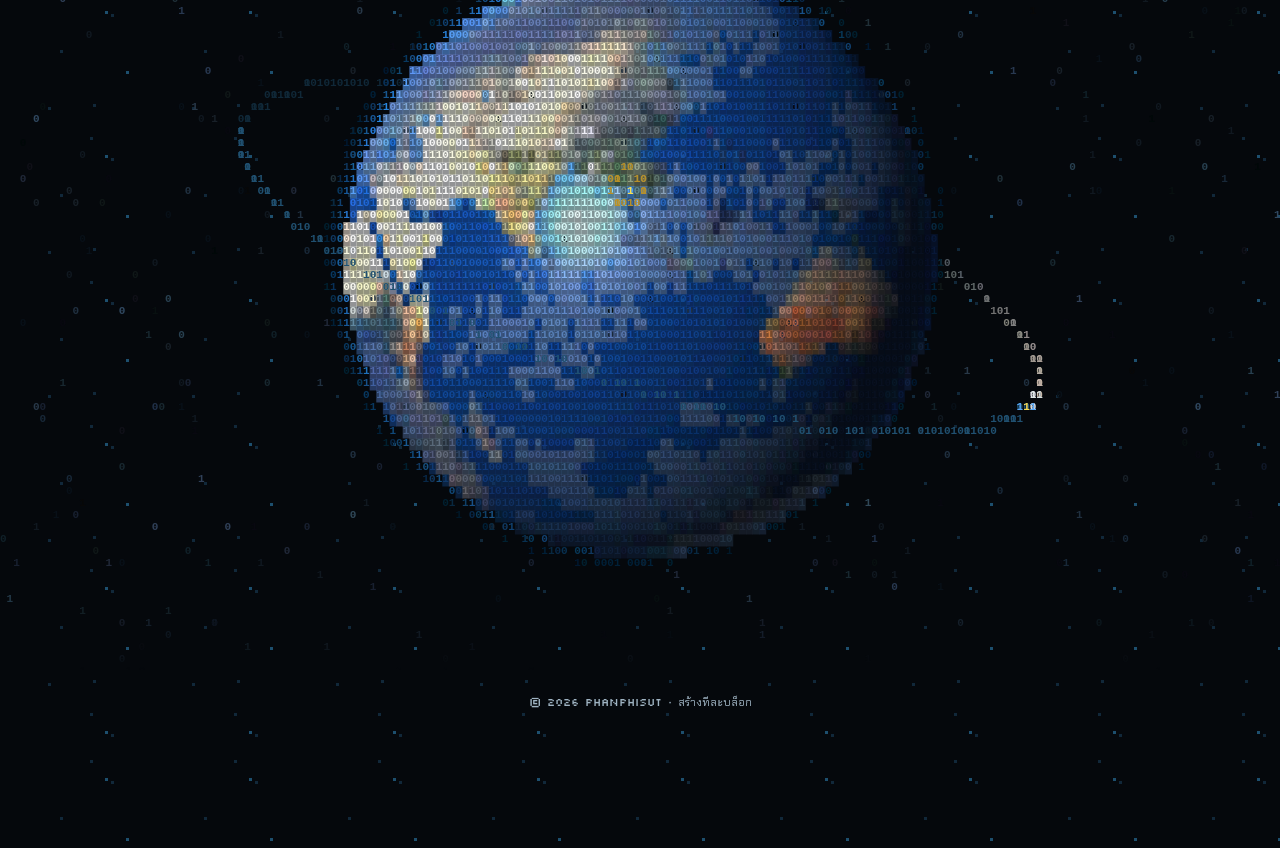
==== commit 22d73d6b: "Add AIR Detection project with GitHub and Windows installer links Co-Authored-By: Claude Opus 5.5 <n" ====
--- a/index.html
+++ b/index.html
@@ -139,7 +139,7 @@
   </section>
 </main>
 
-<script src="assets/data.js?v=202611272330"></script>
+<script src="assets/data.js?v=202611281200"></script>
 <script src="assets/site.js?v=202611272330"></script>
 <script src="assets/fun.js"></script>
 <script src="assets/fx.js"></script>
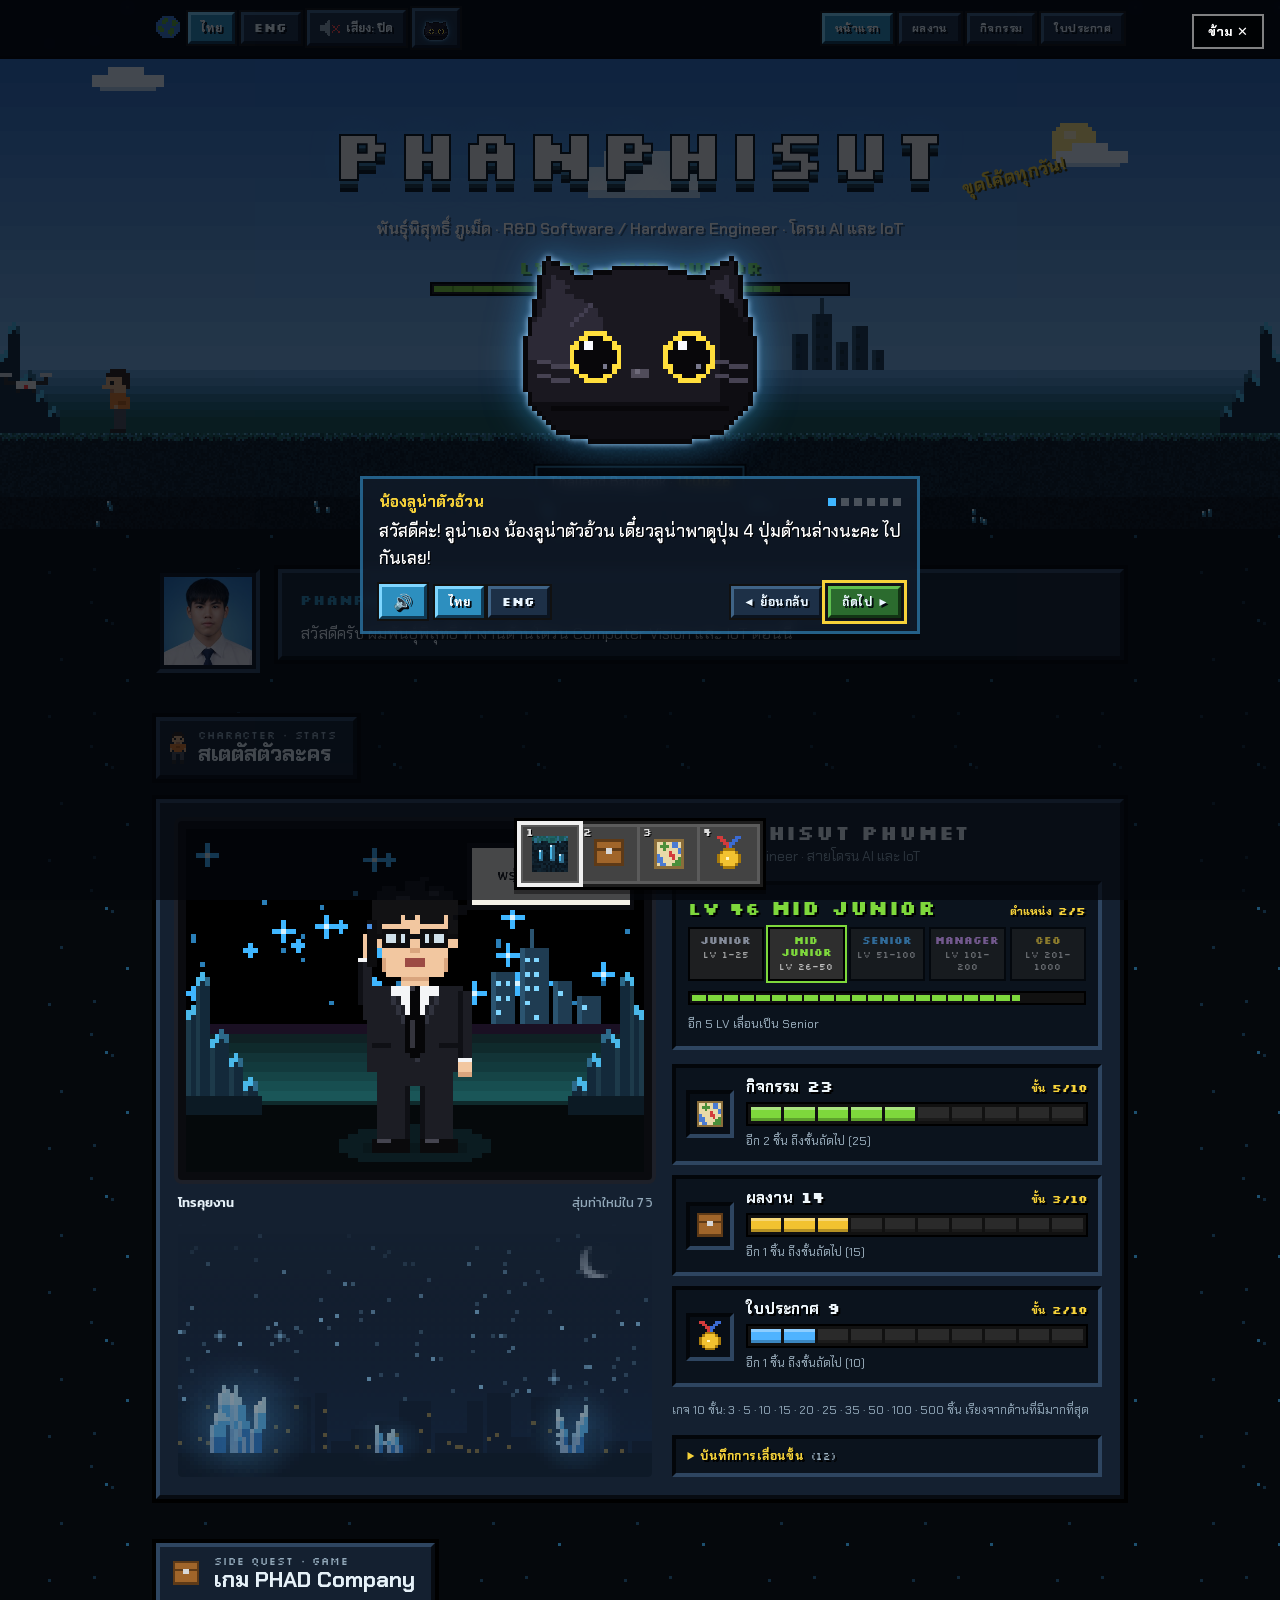
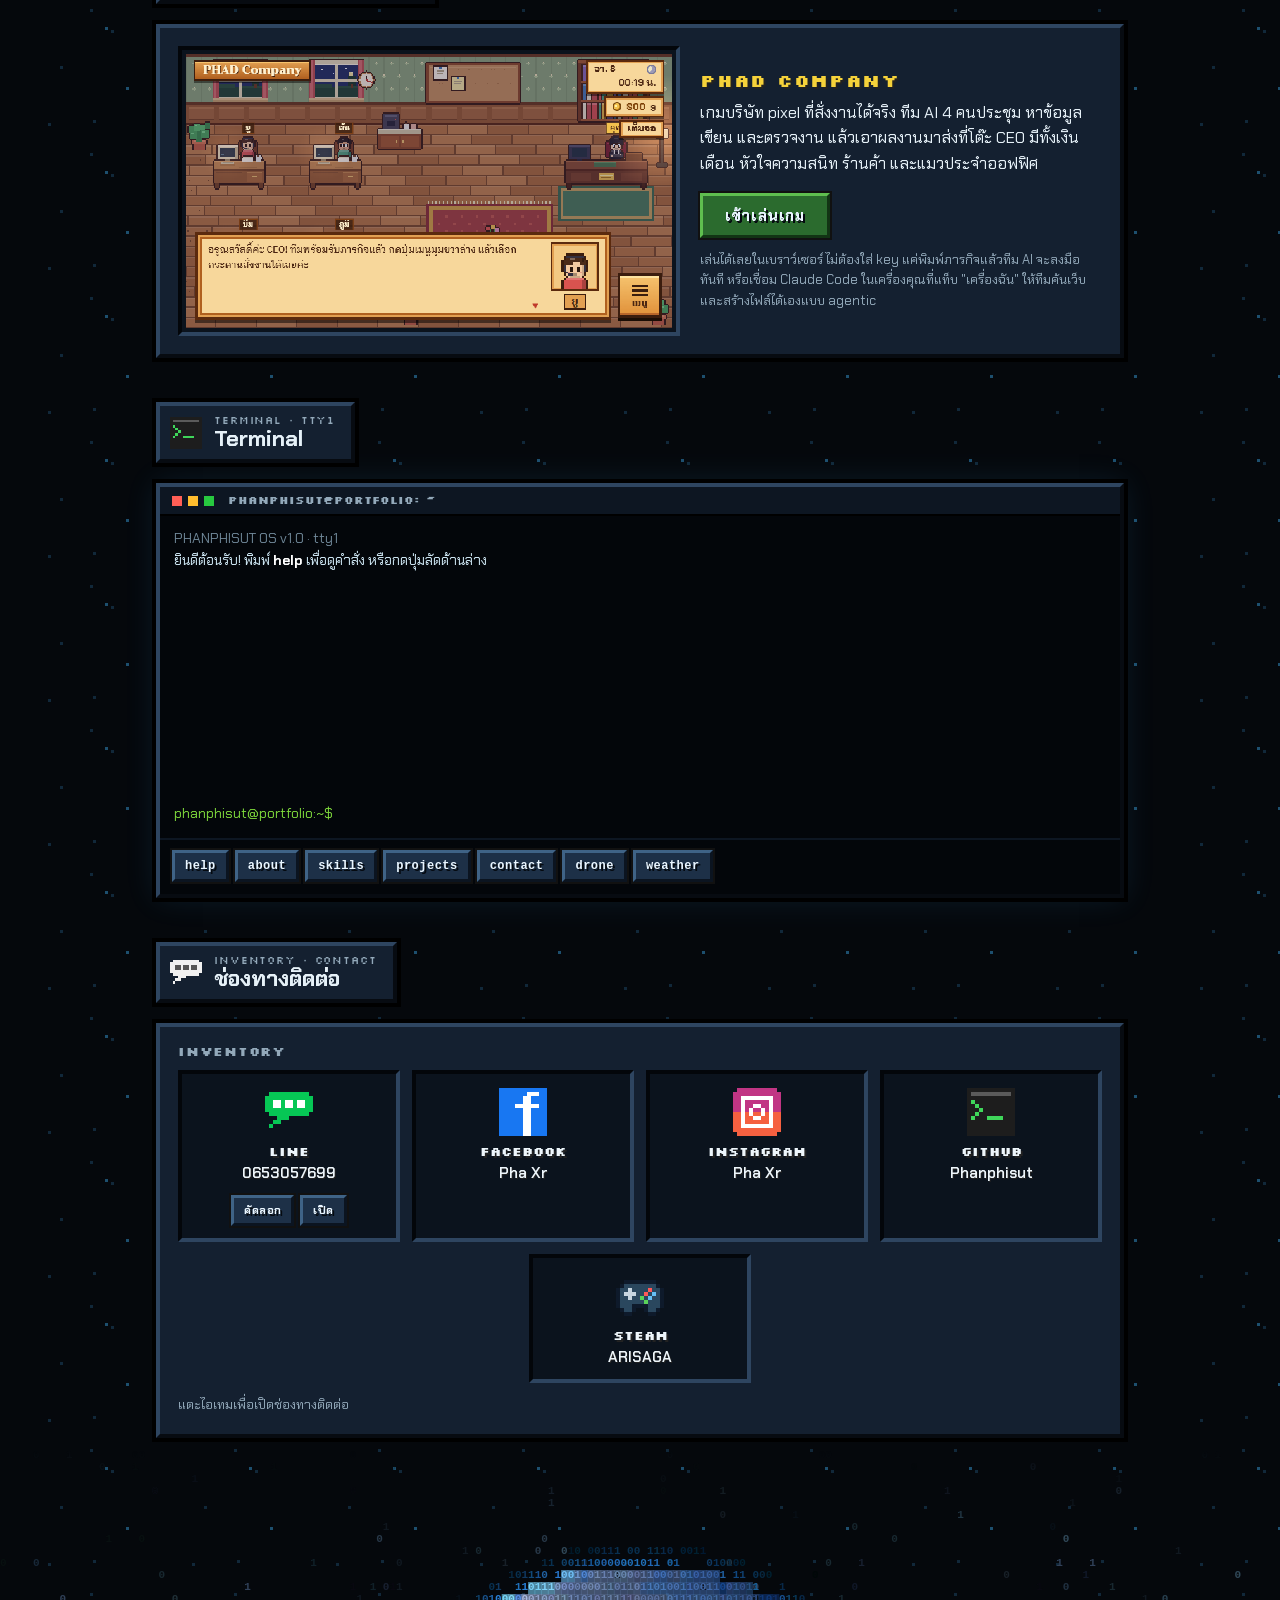
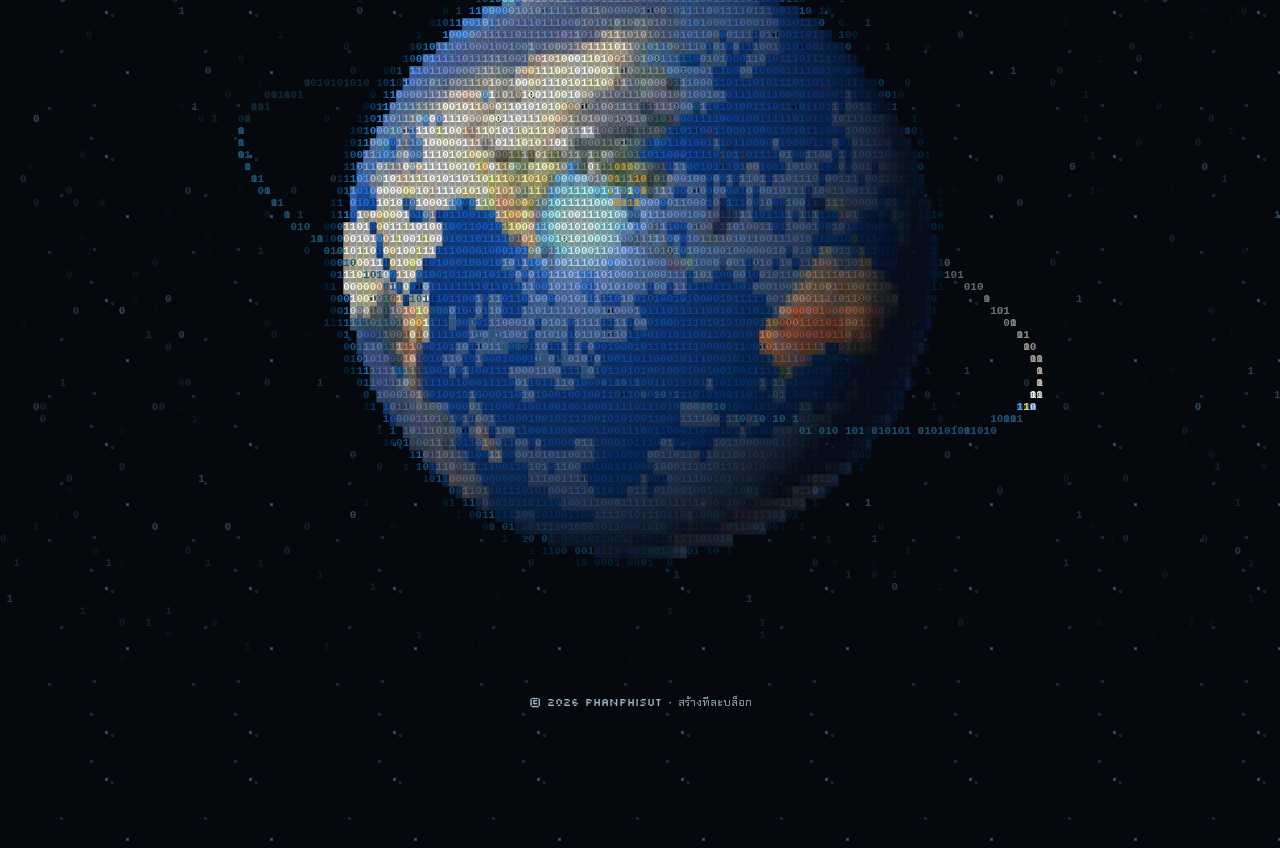
==== commit 0e8397d8: "Activities: add Game Achievement category with Steam 100% games and per-type corner icons Co-Authore" ====
--- a/index.html
+++ b/index.html
@@ -9,7 +9,7 @@
 <link rel="preconnect" href="https://fonts.googleapis.com">
 <link rel="preconnect" href="https://fonts.gstatic.com" crossorigin>
 <link rel="stylesheet" href="https://fonts.googleapis.com/css2?family=Silkscreen:wght@400;700&family=Chakra+Petch:wght@400;500;600;700&family=Press+Start+2P&family=Kanit:wght@400;600&family=JetBrains+Mono:wght@400;700&display=swap">
-<link rel="stylesheet" href="assets/site.css?v=202611272330">
+<link rel="stylesheet" href="assets/site.css?v=202611281400">
 </head>
 <body data-page="home">
 <header id="hero"></header>
@@ -139,8 +139,8 @@
   </section>
 </main>
 
-<script src="assets/data.js?v=202611281200"></script>
-<script src="assets/site.js?v=202611272330"></script>
+<script src="assets/data.js?v=202611281400"></script>
+<script src="assets/site.js?v=202611281400"></script>
 <script src="assets/fun.js"></script>
 <script src="assets/fx.js"></script>
 <script src="assets/catbot.js?v=202611081510"></script>
--- a/assets/site.css
+++ b/assets/site.css
@@ -221,6 +221,15 @@
 .type.train { background: #3c8527; }
 .type.teach { background: #c26a12; }
 .type.event { background: #8e44ad; }
+.type.game { background: #d63a5c; }
+.act { position: relative; }
+.act-ico { position: absolute; top: 8px; right: 8px; z-index: 2; width: 34px; height: 30px; padding: 3px; background: #0b111b; border: 2px solid #000; box-shadow: inset 0 0 0 2px rgba(255,255,255,.08); pointer-events: none; }
+.act-ico svg { display: block; width: 100%; height: 100%; }
+.act-body { padding-right: 50px; }
+.act.game .shot { aspect-ratio: 460 / 215; align-self: start; }
+.game-stats { display: flex; flex-wrap: wrap; gap: 6px; }
+.game-stats span { font: 600 12px/1 var(--f-body); padding: 5px 7px; color: var(--ink-soft); background: rgba(255,255,255,.05); border: 2px solid #000; }
+.game-stats span:first-child { color: #ffd23f; }
 .act h3 { margin: 0; font: 700 16px/1.3 var(--f-body); overflow-wrap: anywhere; }
 .act p { margin: 0; font-size: 14px; color: var(--ink-soft); }
 .act .actions { display: flex; gap: 8px; flex-wrap: wrap; margin-top: 4px; }
